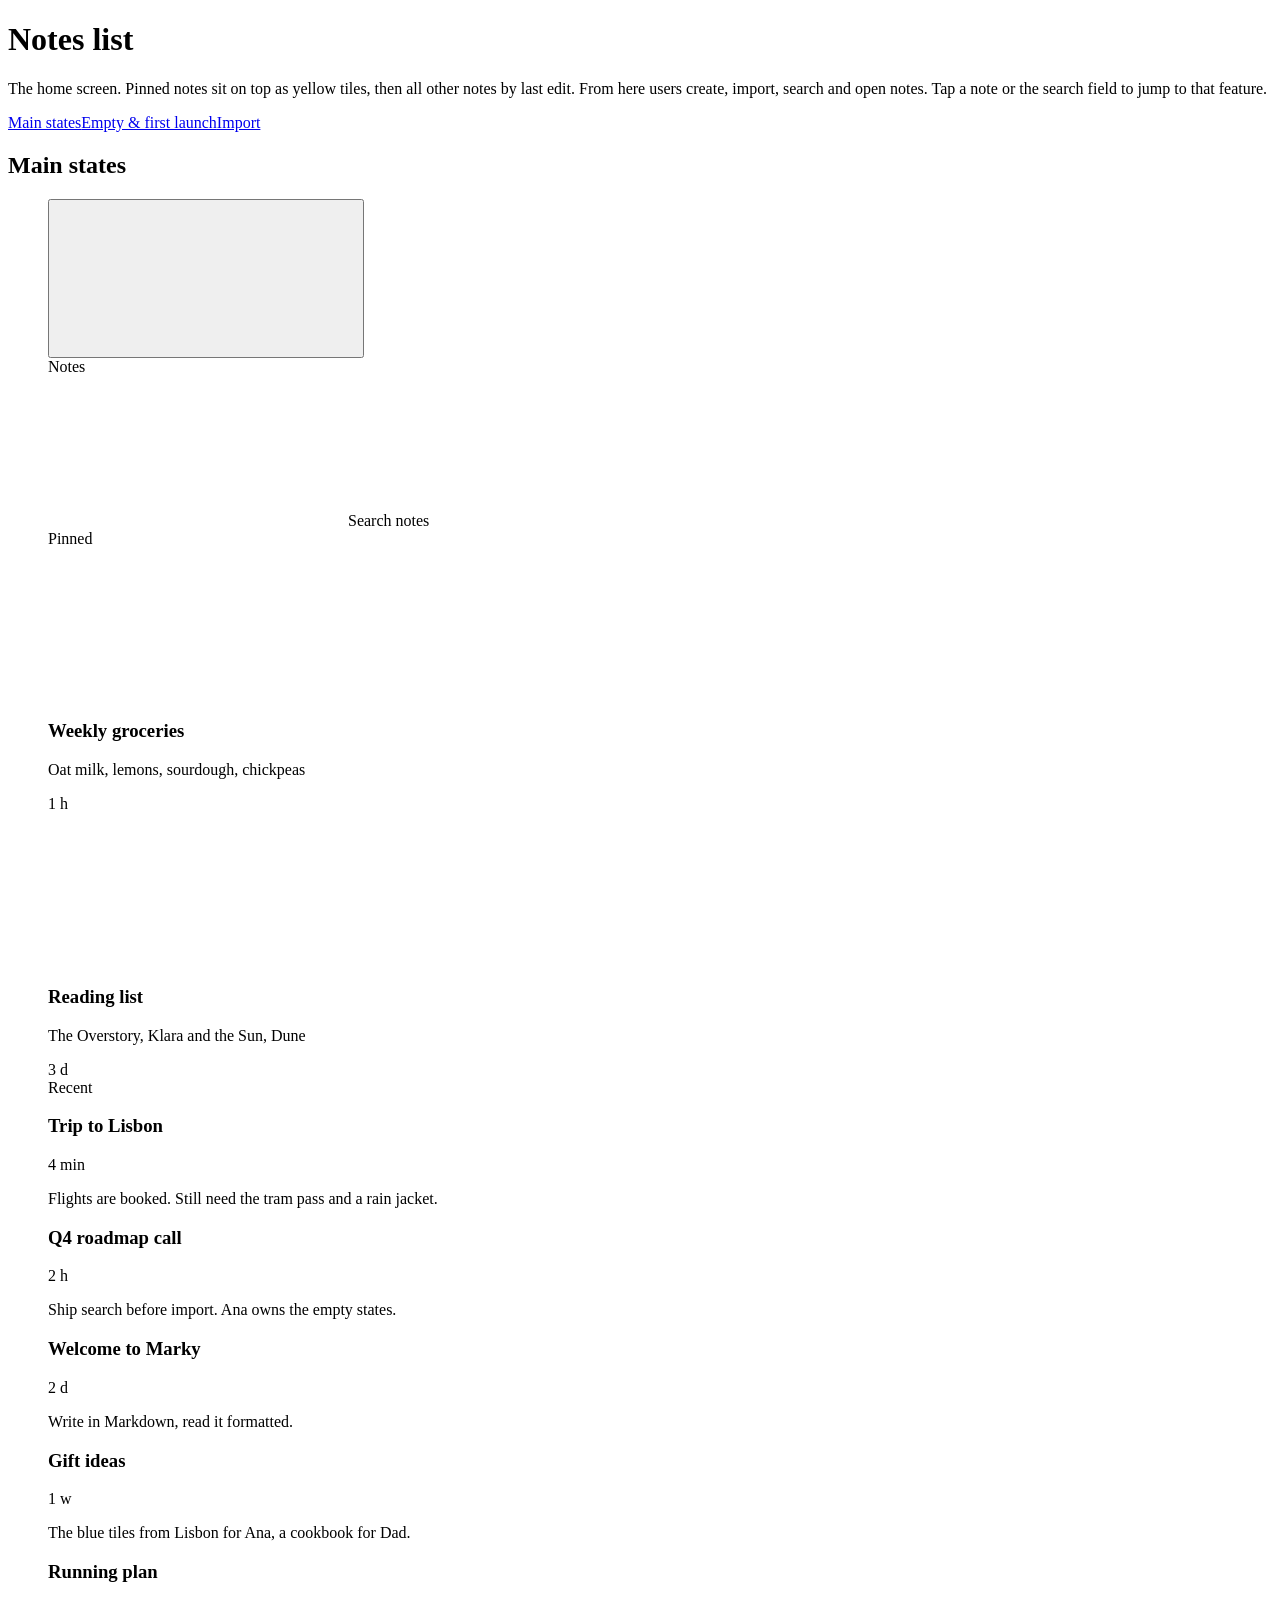
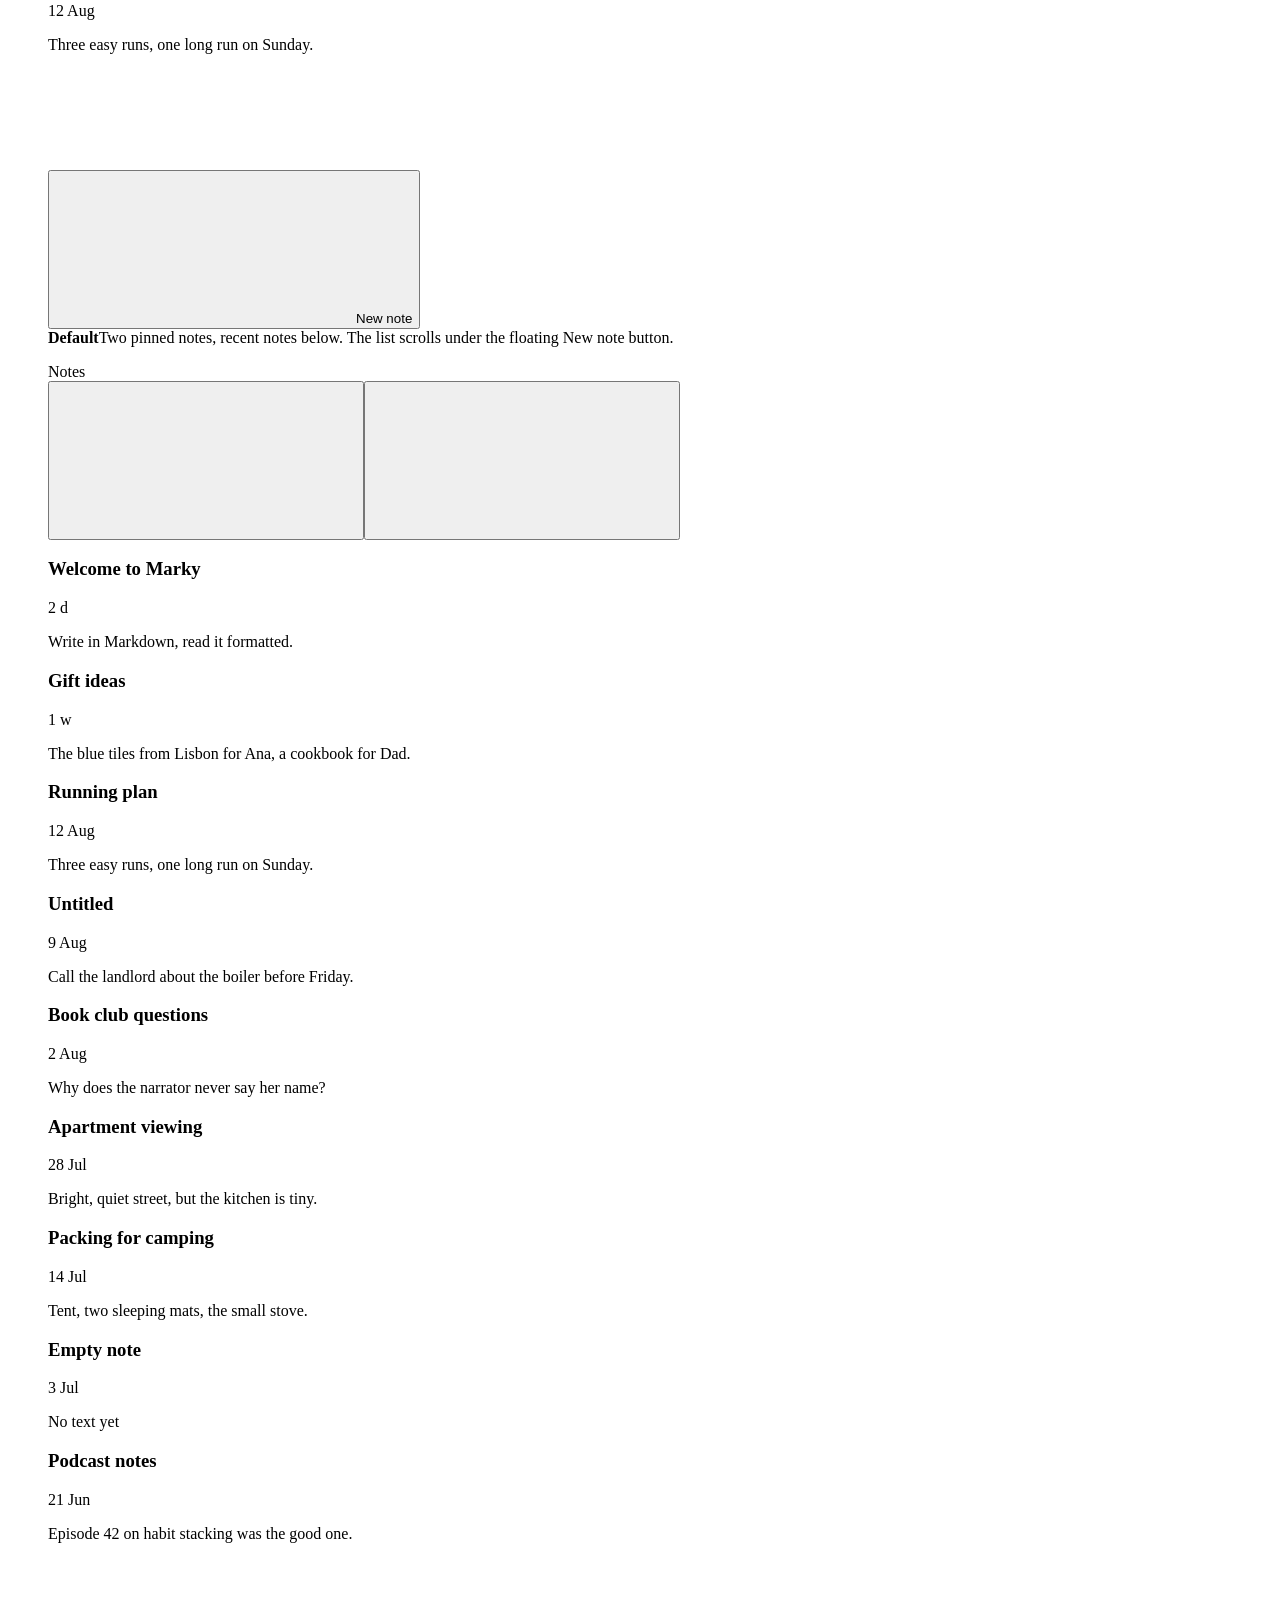
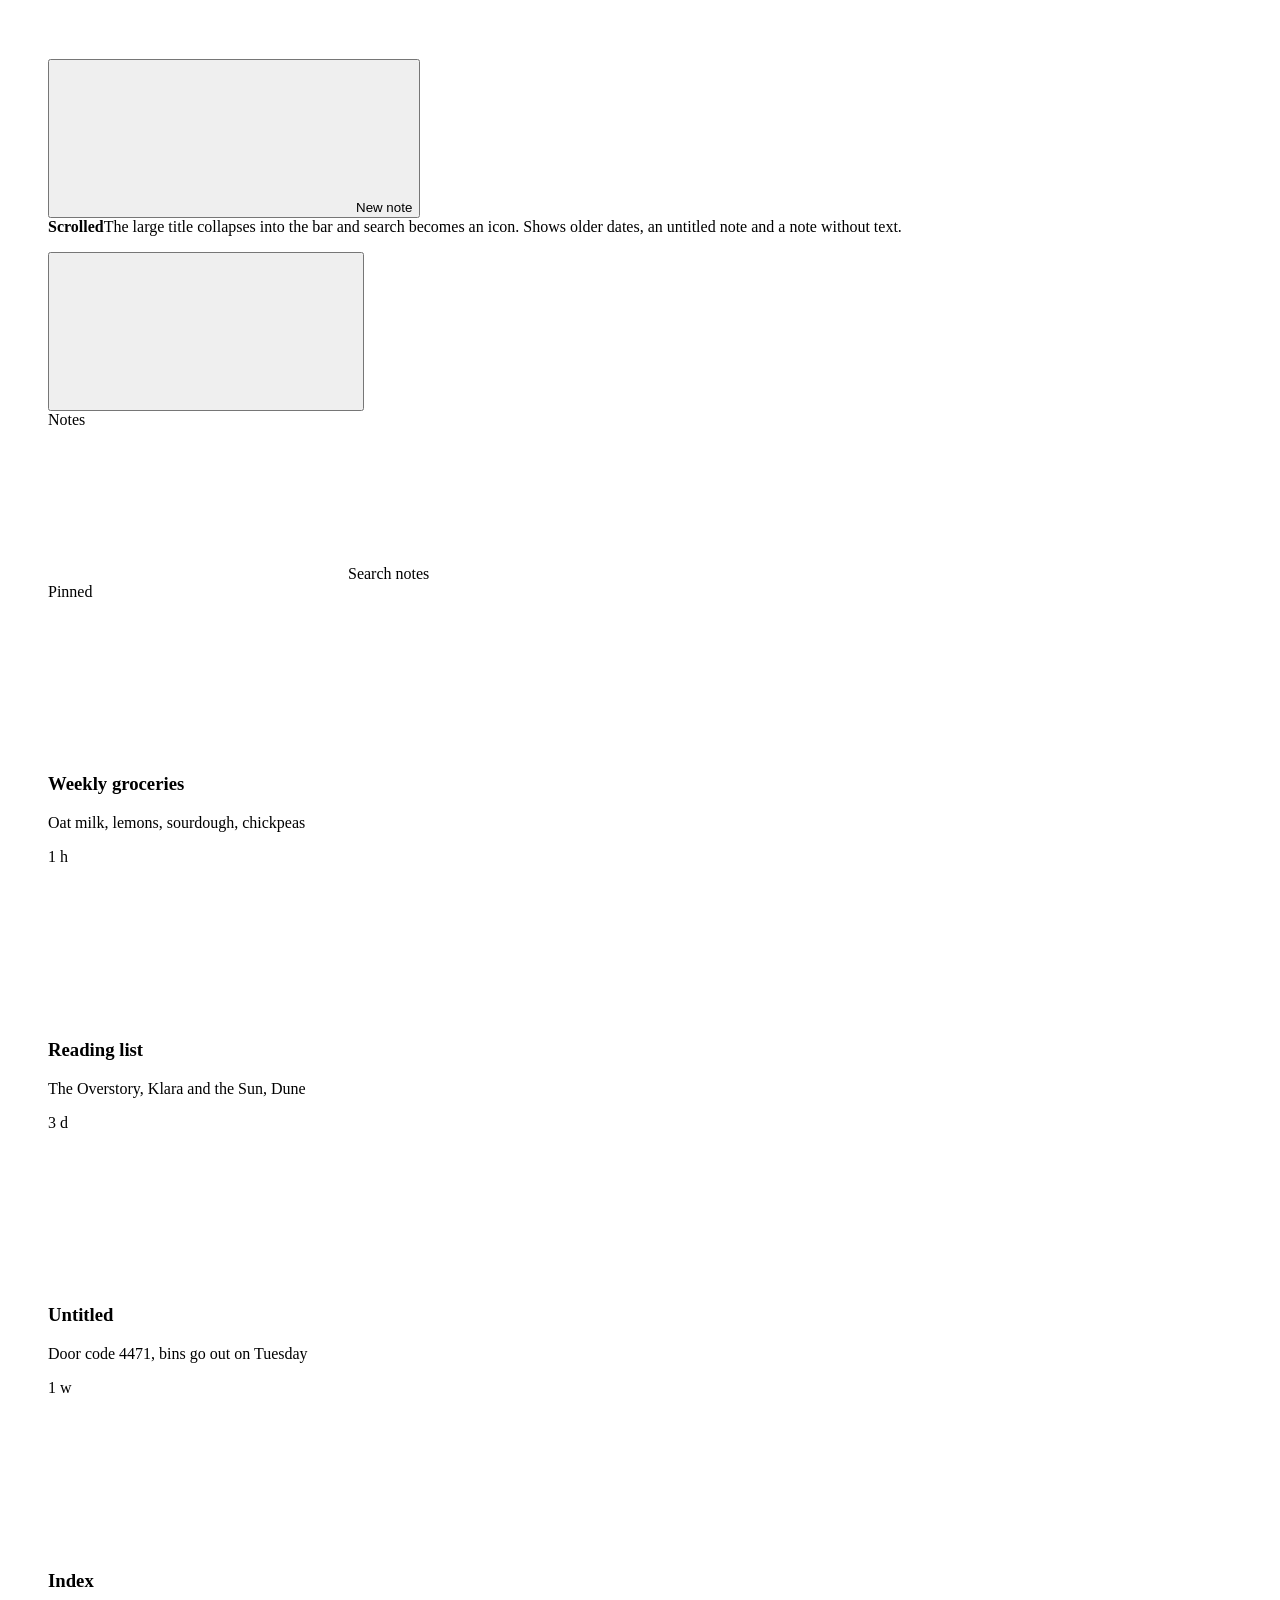
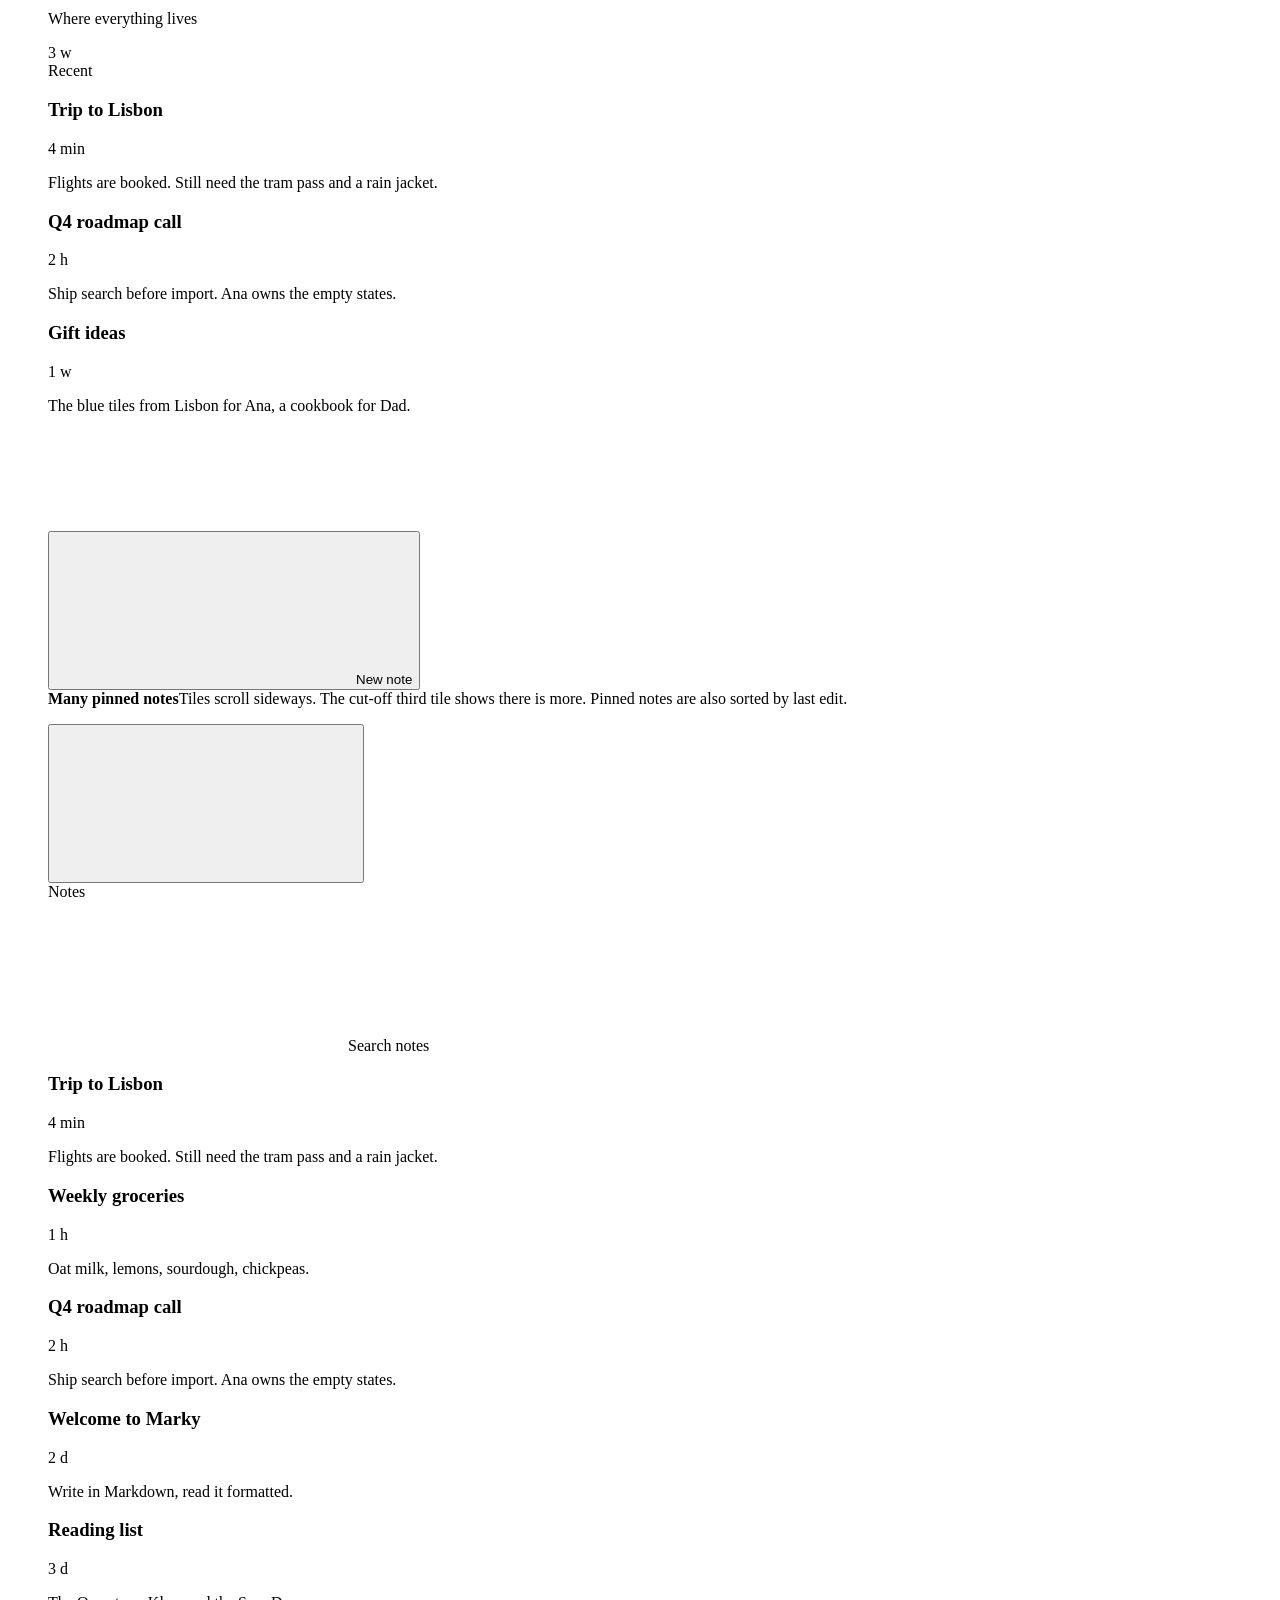
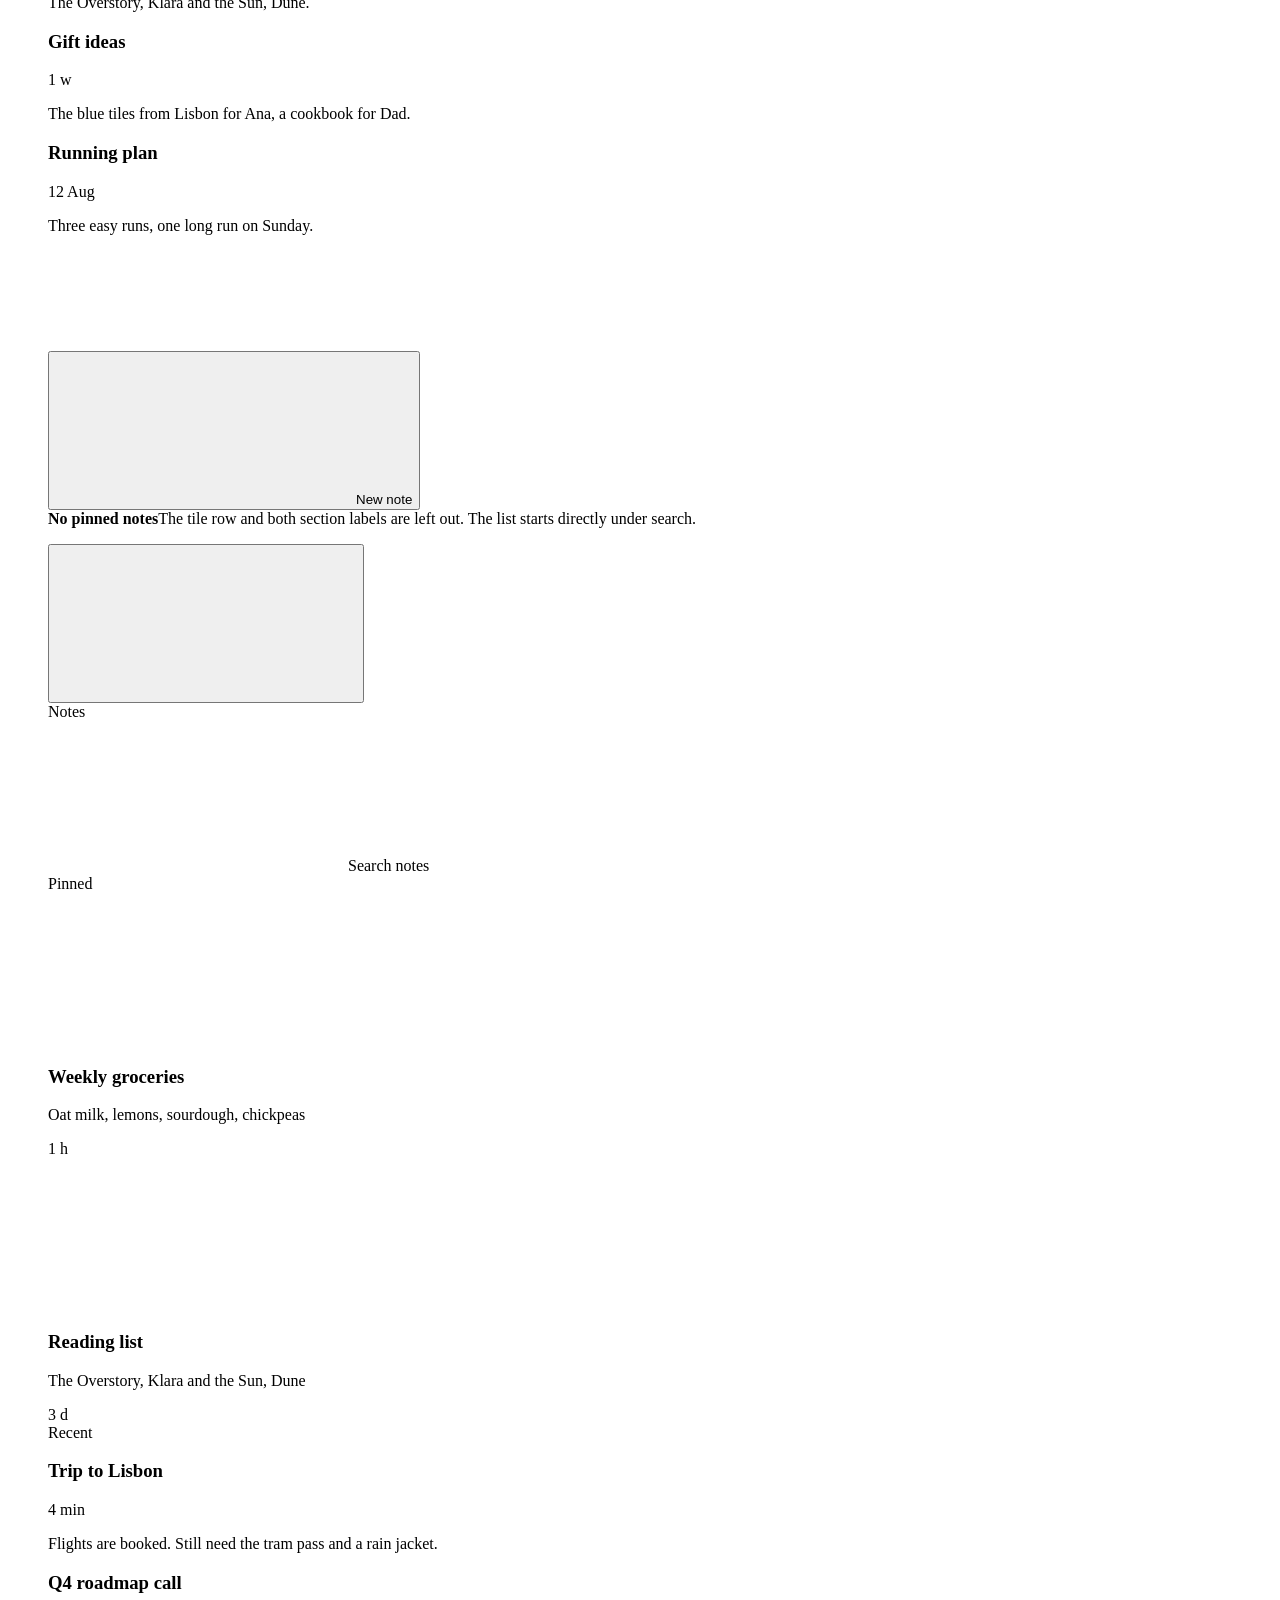
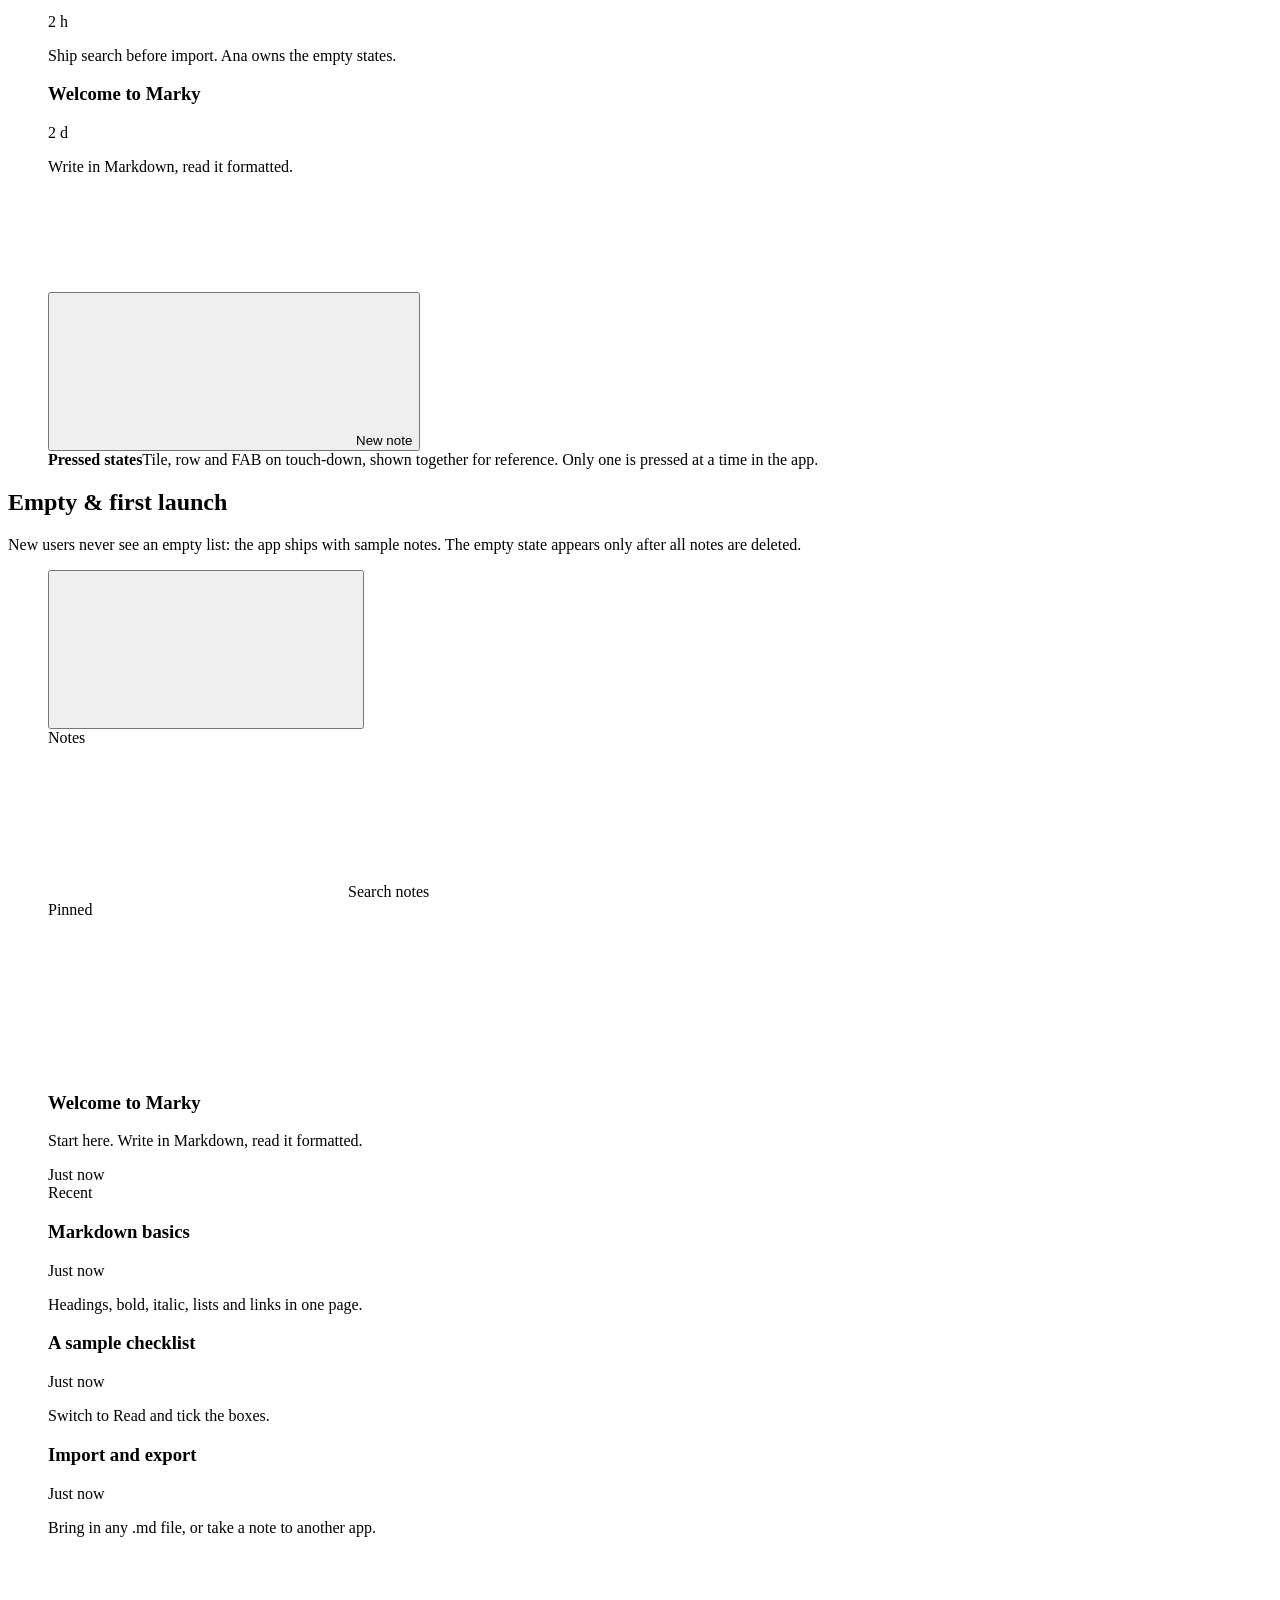
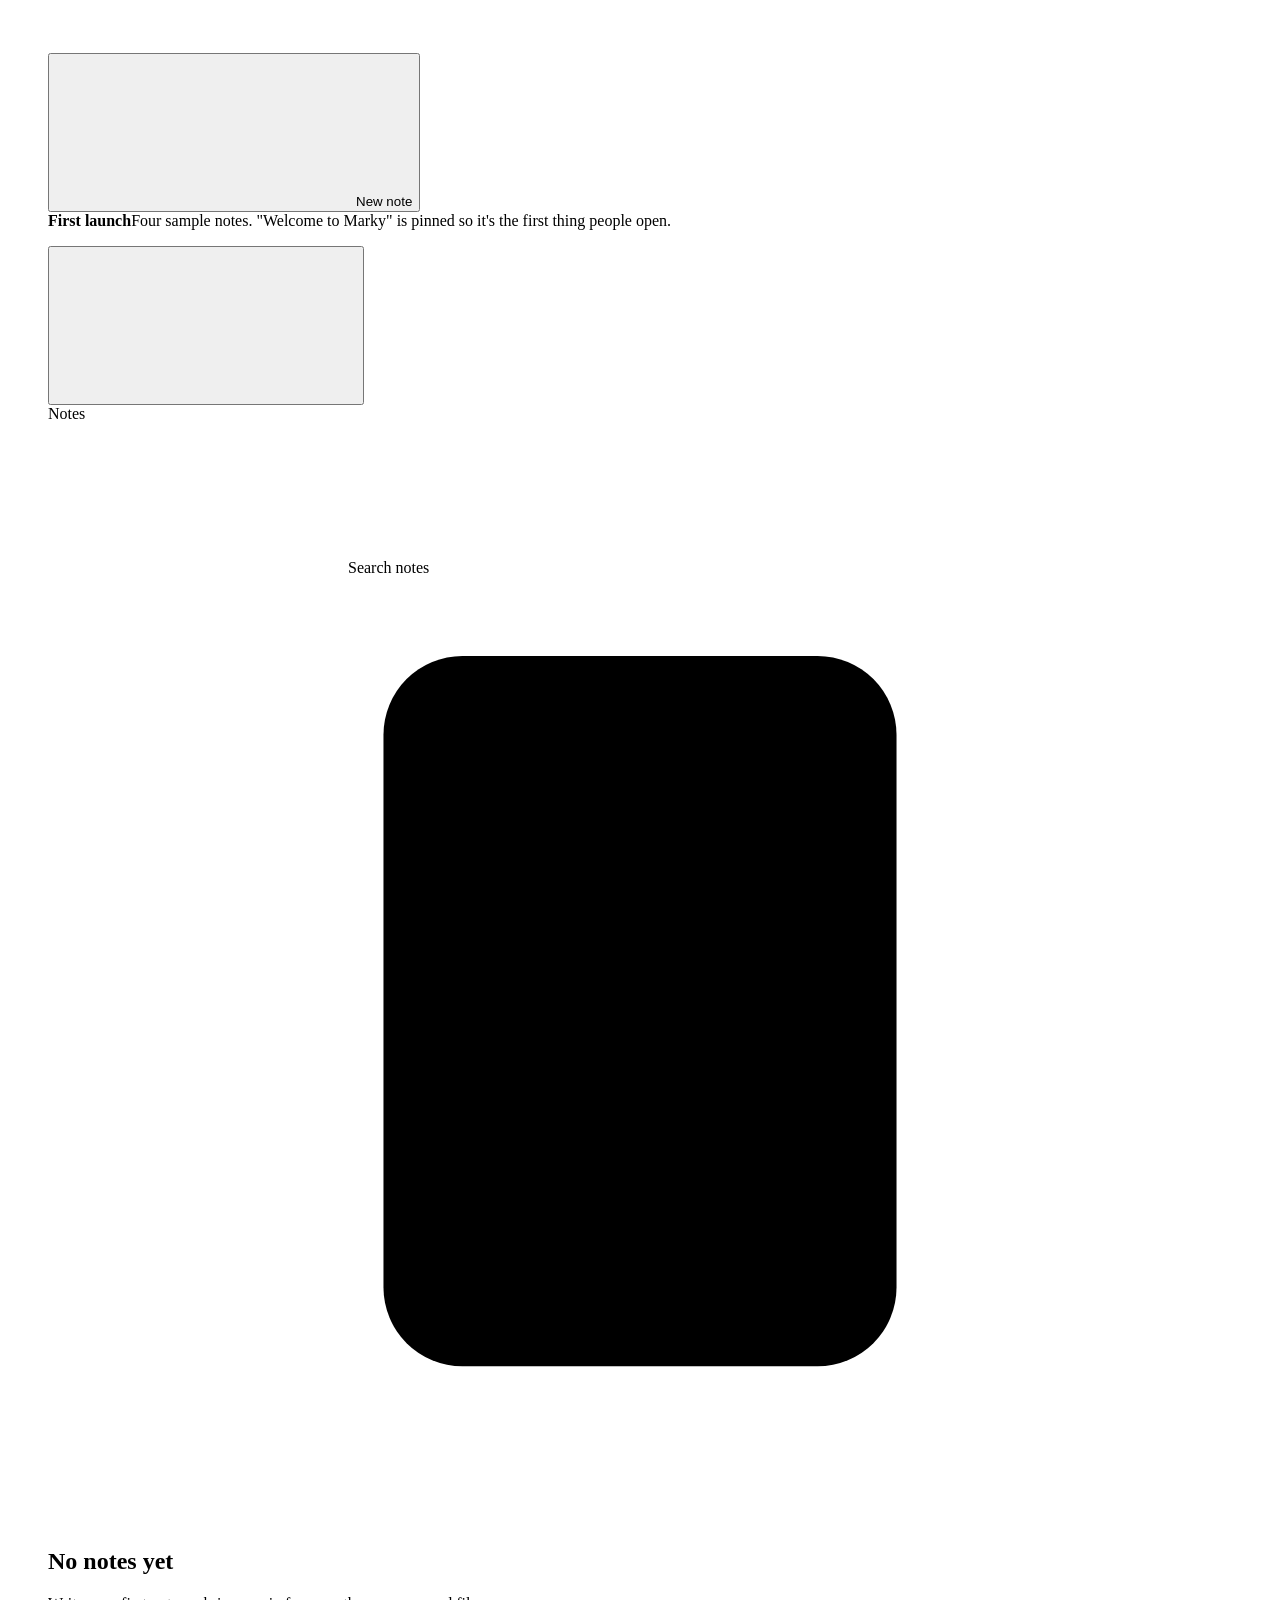
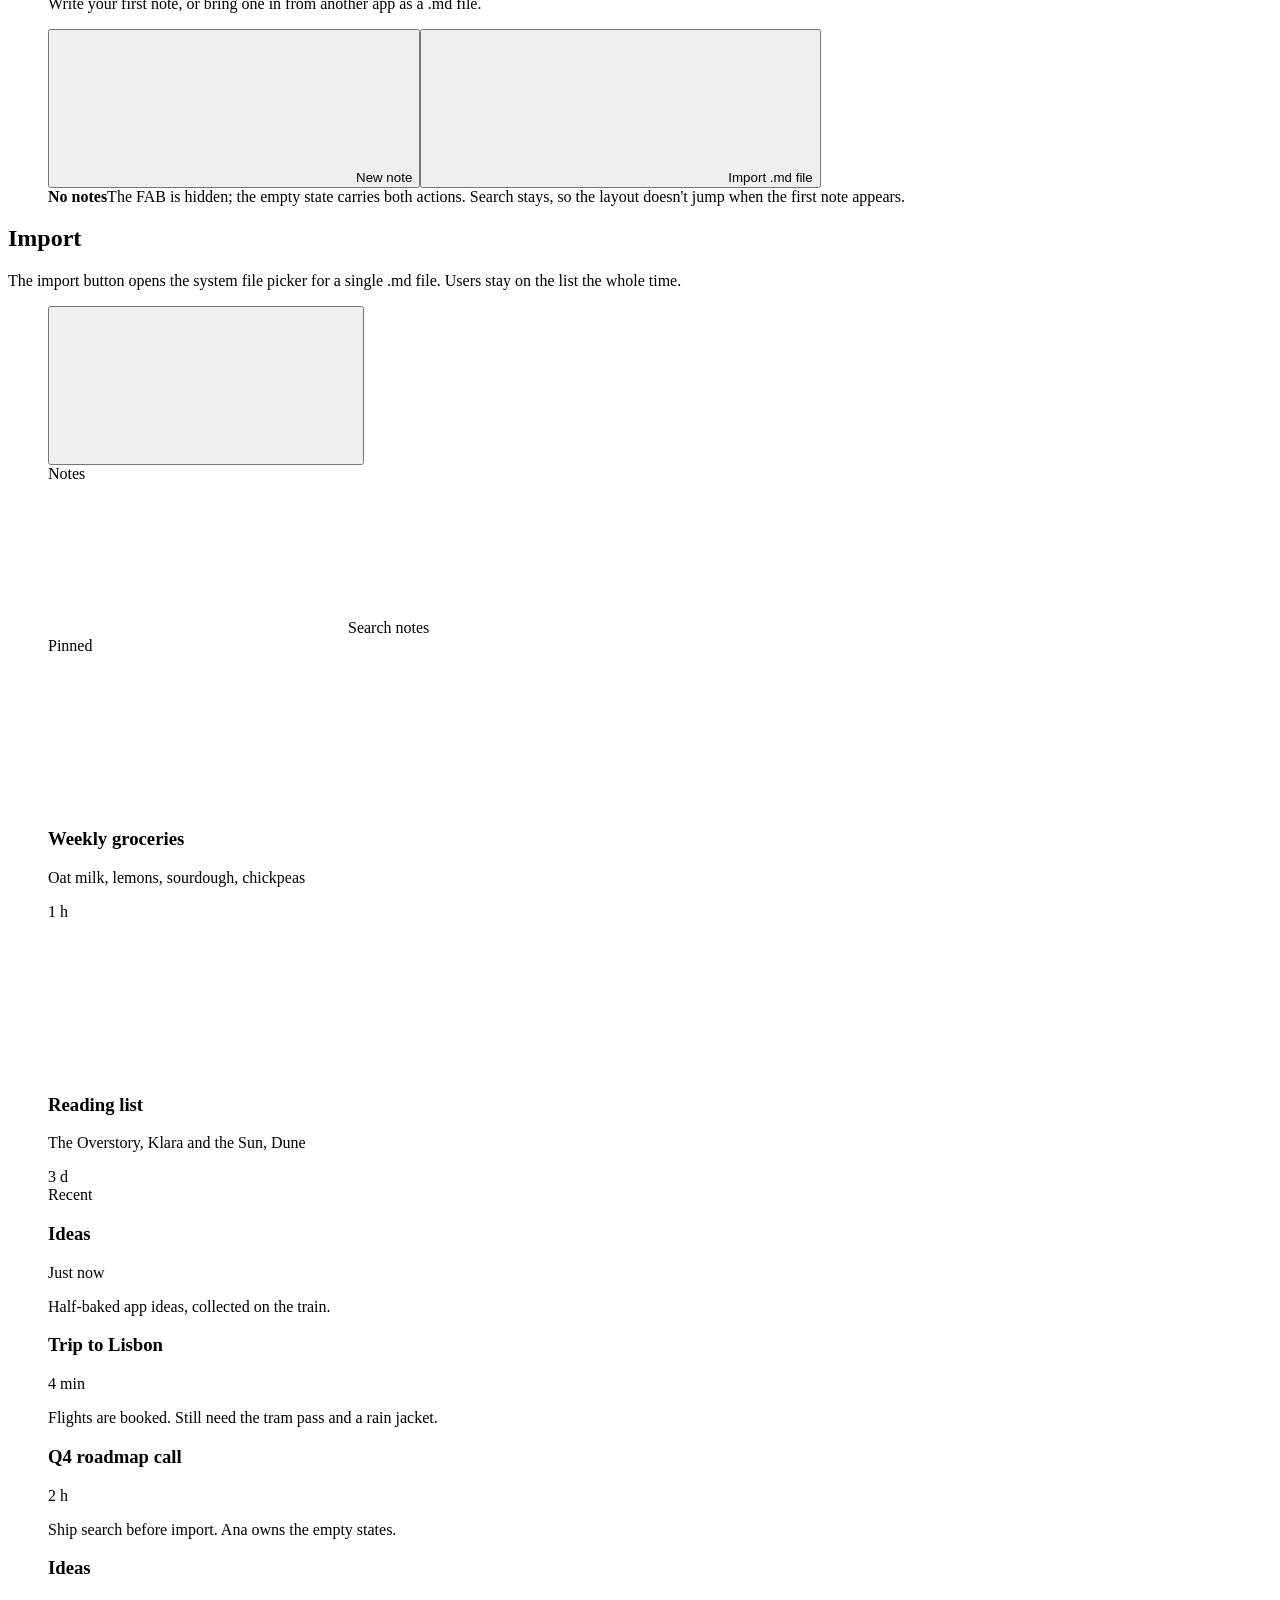
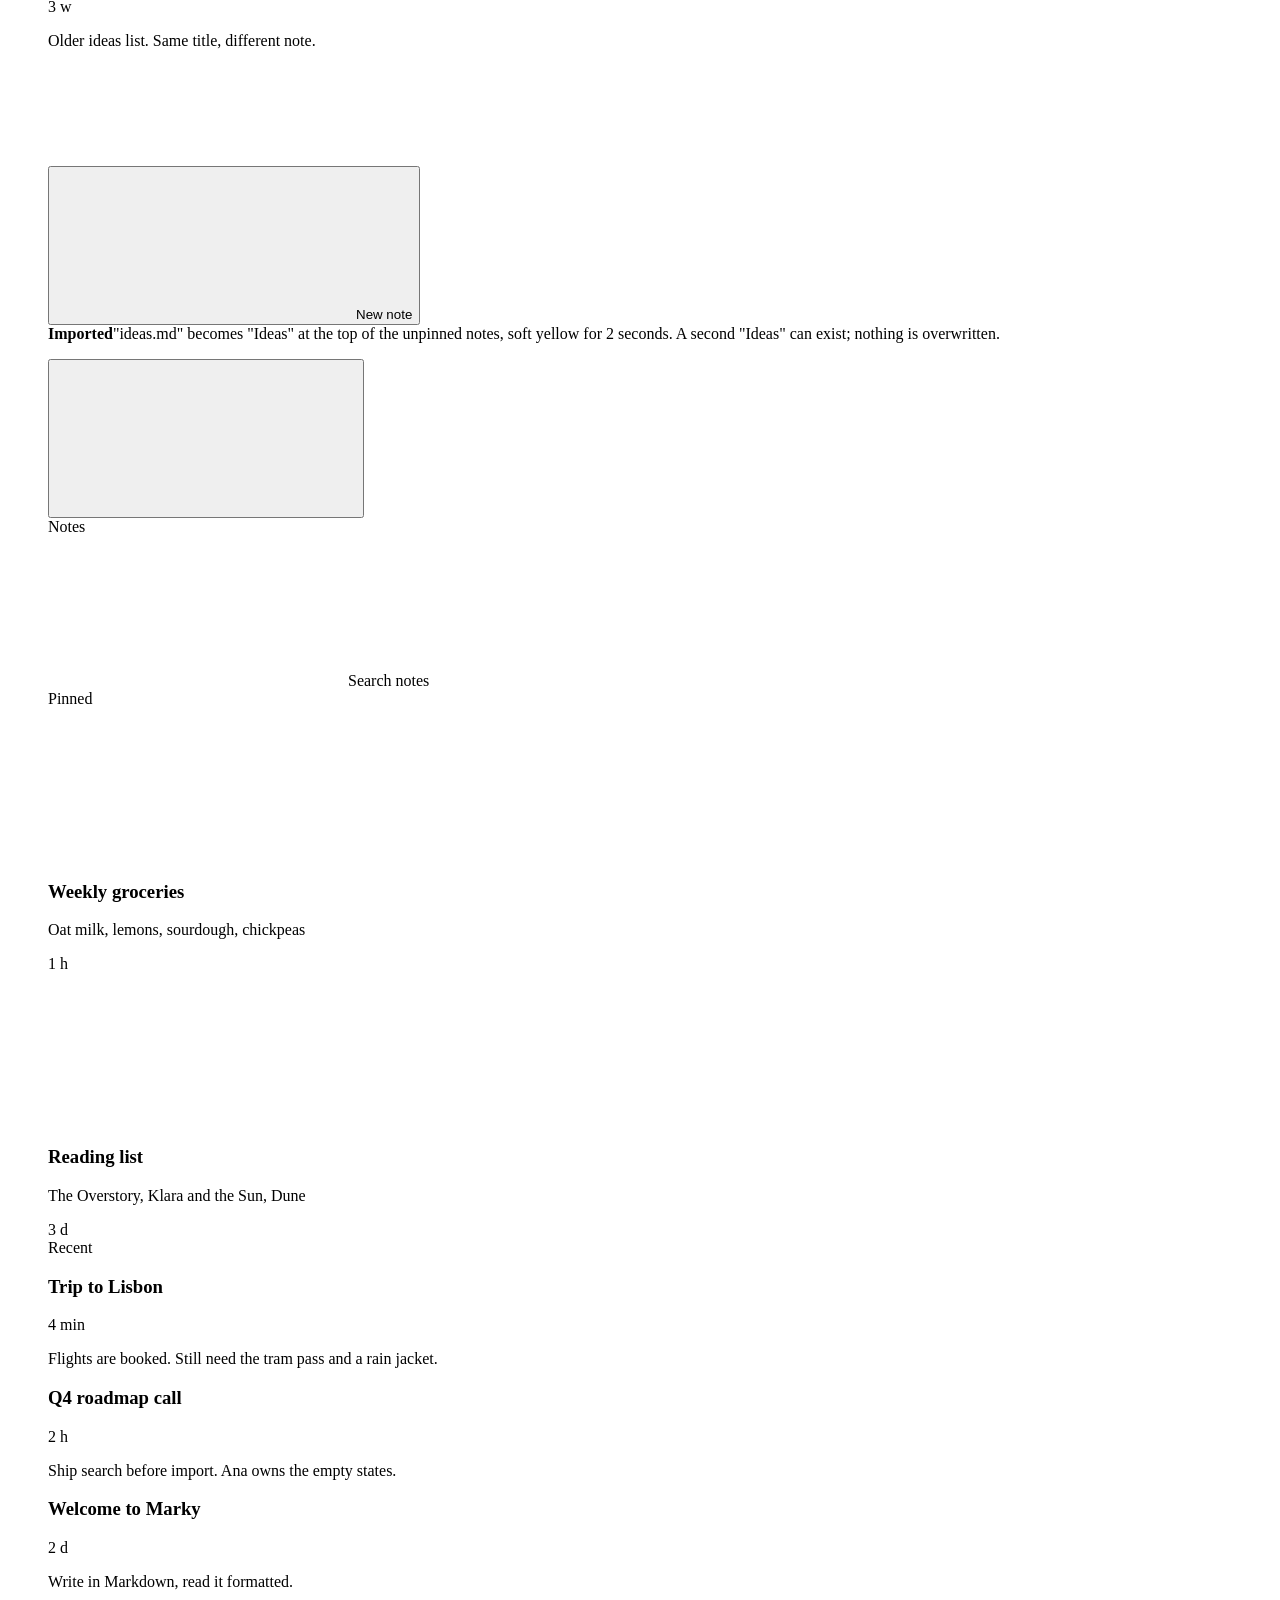
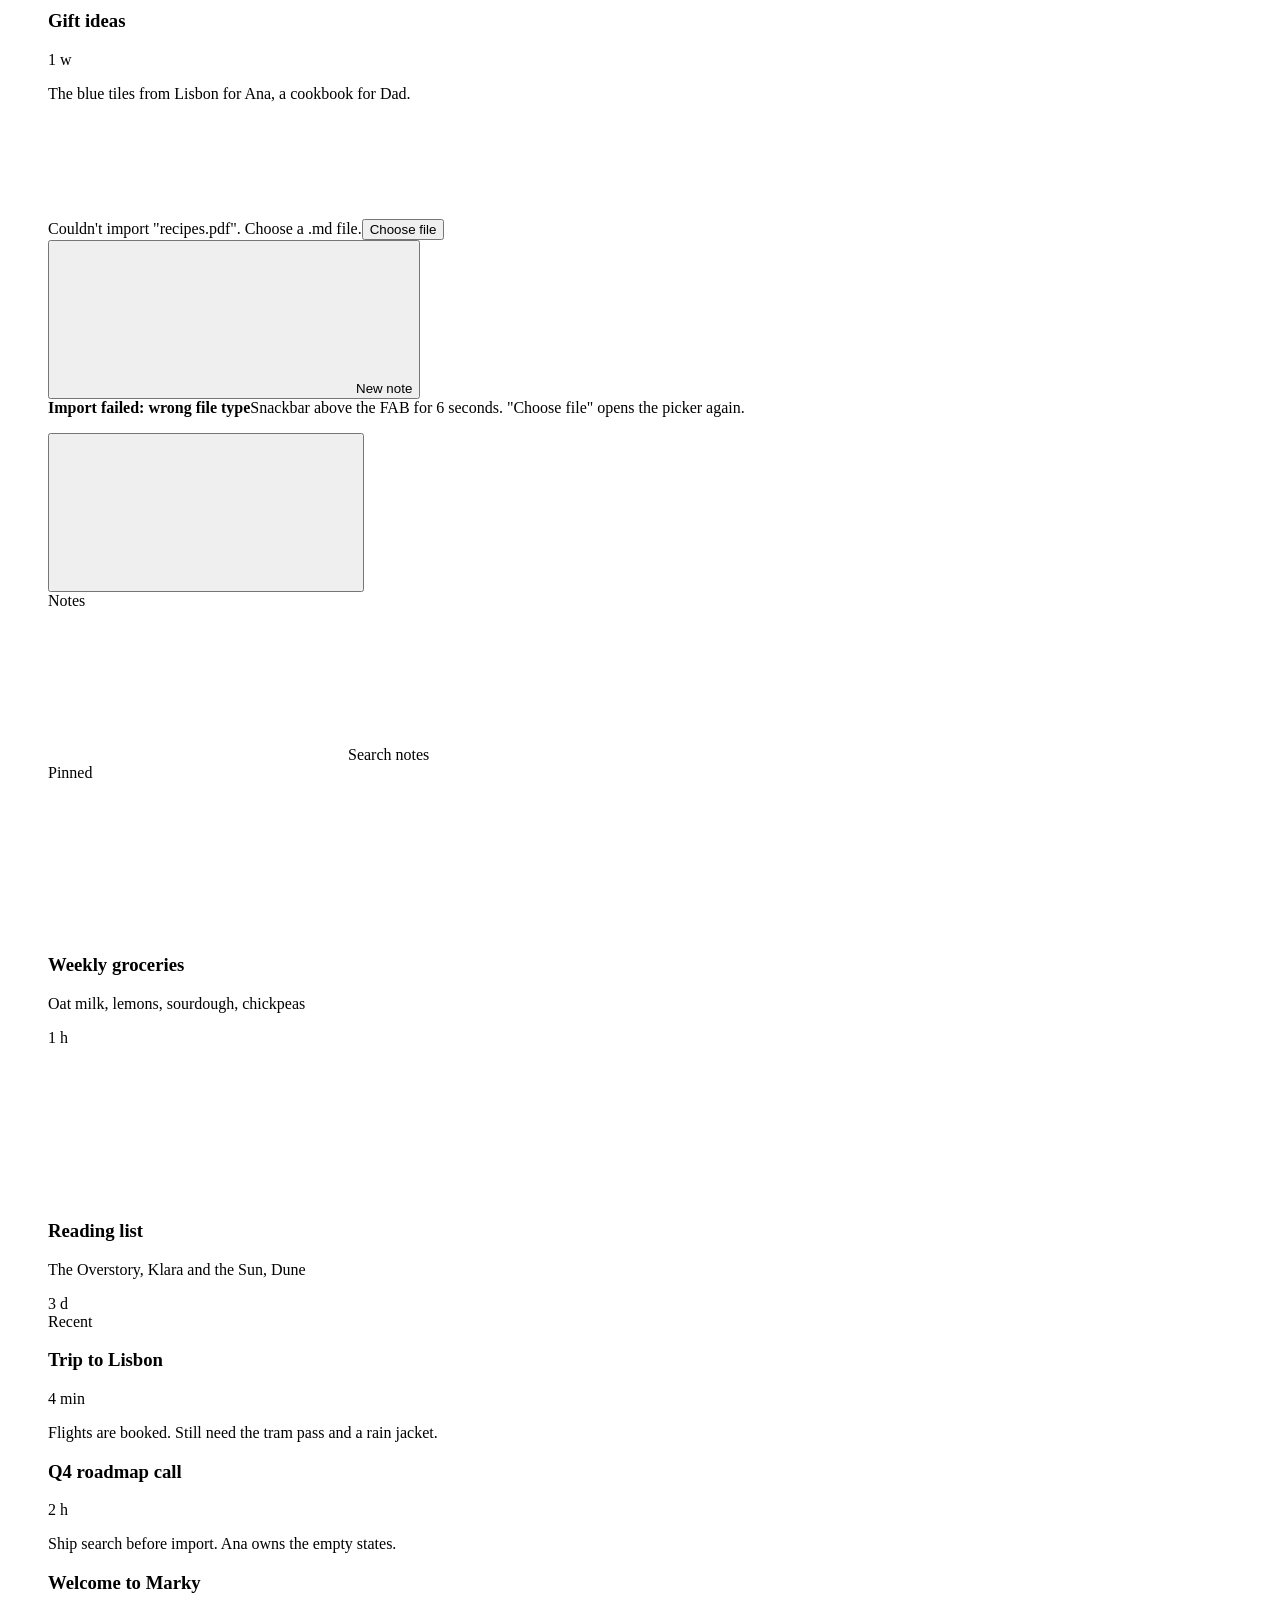
==== designs/highlighter/notes-list.html @ fc21abe4 "docs(design): add notes list screen designs" ====
<!doctype html>
<html lang="en">
<head>
<meta charset="utf-8">
<meta name="viewport" content="width=device-width, initial-scale=1">
<title>Marky notes list</title>
<link rel="preconnect" href="https://fonts.googleapis.com">
<link rel="preconnect" href="https://fonts.gstatic.com" crossorigin>
<link href="https://fonts.googleapis.com/css2?family=Bricolage+Grotesque:opsz,wght@12..96,700;12..96,800&family=Figtree:ital,wght@0,400..800;1,400;1,700&family=JetBrains+Mono:wght@400&display=swap" rel="stylesheet">
<link rel="stylesheet" href="ds.css">
<link rel="stylesheet" href="site.css">
</head>
<body data-page="list">

<main class="wrap">
  <header class="page-intro">
    <h1>Notes list</h1>
    <p>The home screen. Pinned notes sit on top as yellow tiles, then all other notes by last edit. From here users create, import, search and open notes. Tap a note or the search field to jump to that feature.</p>
    <nav class="jump"><a href="#main">Main states</a><a href="#empty">Empty &amp; first launch</a><a href="#import">Import</a></nav>
  </header>

  <!-- ============ MAIN ============ -->
  <section class="doc-section" id="main">
    <h2>Main states</h2>
    <div class="phones">

      <figure>
        <div class="phone"><div class="screen mk">
          <div class="bar"><span class="spacer"></span><button class="icon-btn" aria-label="Import .md file"><svg class="ico"><use href="#i-import"/></svg></button></div>
          <div class="big-title">Notes</div>
          <div class="field search-entry" data-href="search.html"><svg class="ico"><use href="#i-search"/></svg><span class="ph">Search notes</span></div>
          <div class="scroll">
            <div class="section-label">Pinned</div>
            <div class="pins">
              <div class="tile"><svg class="ico pin-mark"><use href="#i-pin"/></svg><h3>Weekly groceries</h3><p>Oat milk, lemons, sourdough, chickpeas</p><time>1 h</time></div>
              <div class="tile"><svg class="ico pin-mark"><use href="#i-pin"/></svg><h3>Reading list</h3><p>The Overstory, Klara and the Sun, Dune</p><time>3 d</time></div>
            </div>
            <div class="section-label">Recent</div>
            <div class="row" data-href="note.html"><h3>Trip to Lisbon</h3><time>4 min</time><p>Flights are booked. Still need the tram pass and a rain jacket.</p></div>
            <div class="row"><h3>Q4 roadmap call</h3><time>2 h</time><p>Ship search before import. Ana owns the empty states.</p></div>
            <div class="row"><h3>Welcome to Marky</h3><time>2 d</time><p>Write in Markdown, read it formatted.</p></div>
            <div class="row"><h3>Gift ideas</h3><time>1 w</time><p>The blue tiles from Lisbon for Ana, a cookbook for Dad.</p></div>
            <div class="row"><h3>Running plan</h3><time>12 Aug</time><p>Three easy runs, one long run on Sunday.</p></div>
            <div style="height:100px"></div>
          </div>
          <button class="btn btn-primary fab fab-float"><svg class="ico"><use href="#i-plus"/></svg>New note</button>
        </div></div>
        <figcaption><strong>Default</strong><span>Two pinned notes, recent notes below. The list scrolls under the floating New note button.</span></figcaption>
      </figure>

      <figure>
        <div class="phone"><div class="screen mk">
          <div class="bar collapsed"><span class="bar-title">Notes</span><div class="bar-actions"><button class="icon-btn plain" aria-label="Search" data-href="search.html"><svg class="ico"><use href="#i-search"/></svg></button><button class="icon-btn plain" aria-label="Import .md file"><svg class="ico"><use href="#i-import"/></svg></button></div></div>
          <div class="scroll">
            <div class="row"><h3>Welcome to Marky</h3><time>2 d</time><p>Write in Markdown, read it formatted.</p></div>
            <div class="row"><h3>Gift ideas</h3><time>1 w</time><p>The blue tiles from Lisbon for Ana, a cookbook for Dad.</p></div>
            <div class="row"><h3>Running plan</h3><time>12 Aug</time><p>Three easy runs, one long run on Sunday.</p></div>
            <div class="row untitled"><h3>Untitled</h3><time>9 Aug</time><p>Call the landlord about the boiler before Friday.</p></div>
            <div class="row"><h3>Book club questions</h3><time>2 Aug</time><p>Why does the narrator never say her name?</p></div>
            <div class="row"><h3>Apartment viewing</h3><time>28 Jul</time><p>Bright, quiet street, but the kitchen is tiny.</p></div>
            <div class="row"><h3>Packing for camping</h3><time>14 Jul</time><p>Tent, two sleeping mats, the small stove.</p></div>
            <div class="row"><h3>Empty note</h3><time>3 Jul</time><p style="color:var(--faint)">No text yet</p></div>
            <div class="row"><h3>Podcast notes</h3><time>21 Jun</time><p>Episode 42 on habit stacking was the good one.</p></div>
            <div style="height:100px"></div>
          </div>
          <button class="btn btn-primary fab fab-float"><svg class="ico"><use href="#i-plus"/></svg>New note</button>
        </div></div>
        <figcaption><strong>Scrolled</strong><span>The large title collapses into the bar and search becomes an icon. Shows older dates, an untitled note and a note without text.</span></figcaption>
      </figure>

      <figure>
        <div class="phone"><div class="screen mk">
          <div class="bar"><span class="spacer"></span><button class="icon-btn" aria-label="Import .md file"><svg class="ico"><use href="#i-import"/></svg></button></div>
          <div class="big-title">Notes</div>
          <div class="field search-entry" data-href="search.html"><svg class="ico"><use href="#i-search"/></svg><span class="ph">Search notes</span></div>
          <div class="scroll">
            <div class="section-label">Pinned</div>
            <div class="pins">
              <div class="tile"><svg class="ico pin-mark"><use href="#i-pin"/></svg><h3>Weekly groceries</h3><p>Oat milk, lemons, sourdough, chickpeas</p><time>1 h</time></div>
              <div class="tile"><svg class="ico pin-mark"><use href="#i-pin"/></svg><h3>Reading list</h3><p>The Overstory, Klara and the Sun, Dune</p><time>3 d</time></div>
              <div class="tile untitled"><svg class="ico pin-mark"><use href="#i-pin"/></svg><h3>Untitled</h3><p>Door code 4471, bins go out on Tuesday</p><time>1 w</time></div>
              <div class="tile"><svg class="ico pin-mark"><use href="#i-pin"/></svg><h3>Index</h3><p>Where everything lives</p><time>3 w</time></div>
            </div>
            <div class="section-label">Recent</div>
            <div class="row" data-href="note.html"><h3>Trip to Lisbon</h3><time>4 min</time><p>Flights are booked. Still need the tram pass and a rain jacket.</p></div>
            <div class="row"><h3>Q4 roadmap call</h3><time>2 h</time><p>Ship search before import. Ana owns the empty states.</p></div>
            <div class="row"><h3>Gift ideas</h3><time>1 w</time><p>The blue tiles from Lisbon for Ana, a cookbook for Dad.</p></div>
            <div style="height:100px"></div>
          </div>
          <button class="btn btn-primary fab fab-float"><svg class="ico"><use href="#i-plus"/></svg>New note</button>
        </div></div>
        <figcaption><strong>Many pinned notes</strong><span>Tiles scroll sideways. The cut-off third tile shows there is more. Pinned notes are also sorted by last edit.</span></figcaption>
      </figure>

      <figure>
        <div class="phone"><div class="screen mk">
          <div class="bar"><span class="spacer"></span><button class="icon-btn" aria-label="Import .md file"><svg class="ico"><use href="#i-import"/></svg></button></div>
          <div class="big-title">Notes</div>
          <div class="field search-entry" data-href="search.html"><svg class="ico"><use href="#i-search"/></svg><span class="ph">Search notes</span></div>
          <div class="scroll">
            <div class="row" data-href="note.html"><h3>Trip to Lisbon</h3><time>4 min</time><p>Flights are booked. Still need the tram pass and a rain jacket.</p></div>
            <div class="row"><h3>Weekly groceries</h3><time>1 h</time><p>Oat milk, lemons, sourdough, chickpeas.</p></div>
            <div class="row"><h3>Q4 roadmap call</h3><time>2 h</time><p>Ship search before import. Ana owns the empty states.</p></div>
            <div class="row"><h3>Welcome to Marky</h3><time>2 d</time><p>Write in Markdown, read it formatted.</p></div>
            <div class="row"><h3>Reading list</h3><time>3 d</time><p>The Overstory, Klara and the Sun, Dune.</p></div>
            <div class="row"><h3>Gift ideas</h3><time>1 w</time><p>The blue tiles from Lisbon for Ana, a cookbook for Dad.</p></div>
            <div class="row"><h3>Running plan</h3><time>12 Aug</time><p>Three easy runs, one long run on Sunday.</p></div>
            <div style="height:100px"></div>
          </div>
          <button class="btn btn-primary fab fab-float"><svg class="ico"><use href="#i-plus"/></svg>New note</button>
        </div></div>
        <figcaption><strong>No pinned notes</strong><span>The tile row and both section labels are left out. The list starts directly under search.</span></figcaption>
      </figure>

      <figure>
        <div class="phone"><div class="screen mk">
          <div class="bar"><span class="spacer"></span><button class="icon-btn" aria-label="Import .md file"><svg class="ico"><use href="#i-import"/></svg></button></div>
          <div class="big-title">Notes</div>
          <div class="field search-entry" data-href="search.html"><svg class="ico"><use href="#i-search"/></svg><span class="ph">Search notes</span></div>
          <div class="scroll">
            <div class="section-label">Pinned</div>
            <div class="pins">
              <div class="tile"><svg class="ico pin-mark"><use href="#i-pin"/></svg><h3>Weekly groceries</h3><p>Oat milk, lemons, sourdough, chickpeas</p><time>1 h</time></div>
              <div class="tile is-pressed"><svg class="ico pin-mark"><use href="#i-pin"/></svg><h3>Reading list</h3><p>The Overstory, Klara and the Sun, Dune</p><time>3 d</time></div>
            </div>
            <div class="section-label">Recent</div>
            <div class="row"><h3>Trip to Lisbon</h3><time>4 min</time><p>Flights are booked. Still need the tram pass and a rain jacket.</p></div>
            <div class="row is-pressed"><h3>Q4 roadmap call</h3><time>2 h</time><p>Ship search before import. Ana owns the empty states.</p></div>
            <div class="row"><h3>Welcome to Marky</h3><time>2 d</time><p>Write in Markdown, read it formatted.</p></div>
            <div style="height:100px"></div>
          </div>
          <button class="btn btn-primary fab fab-float is-pressed"><svg class="ico"><use href="#i-plus"/></svg>New note</button>
        </div></div>
        <figcaption><strong>Pressed states</strong><span>Tile, row and FAB on touch-down, shown together for reference. Only one is pressed at a time in the app.</span></figcaption>
      </figure>
    </div>
  </section>

  <!-- ============ EMPTY ============ -->
  <section class="doc-section" id="empty">
    <h2>Empty &amp; first launch</h2>
    <p>New users never see an empty list: the app ships with sample notes. The empty state appears only after all notes are deleted.</p>
    <div class="phones">

      <figure>
        <div class="phone"><div class="screen mk">
          <div class="bar"><span class="spacer"></span><button class="icon-btn" aria-label="Import .md file"><svg class="ico"><use href="#i-import"/></svg></button></div>
          <div class="big-title">Notes</div>
          <div class="field search-entry" data-href="search.html"><svg class="ico"><use href="#i-search"/></svg><span class="ph">Search notes</span></div>
          <div class="scroll">
            <div class="section-label">Pinned</div>
            <div class="pins">
              <div class="tile"><svg class="ico pin-mark"><use href="#i-pin"/></svg><h3>Welcome to Marky</h3><p>Start here. Write in Markdown, read it formatted.</p><time>Just now</time></div>
            </div>
            <div class="section-label">Recent</div>
            <div class="row"><h3>Markdown basics</h3><time>Just now</time><p>Headings, bold, italic, lists and links in one page.</p></div>
            <div class="row"><h3>A sample checklist</h3><time>Just now</time><p>Switch to Read and tick the boxes.</p></div>
            <div class="row"><h3>Import and export</h3><time>Just now</time><p>Bring in any .md file, or take a note to another app.</p></div>
            <div style="height:100px"></div>
          </div>
          <button class="btn btn-primary fab fab-float"><svg class="ico"><use href="#i-plus"/></svg>New note</button>
        </div></div>
        <figcaption><strong>First launch</strong><span>Four sample notes. "Welcome to Marky" is pinned so it's the first thing people open.</span></figcaption>
      </figure>

      <figure>
        <div class="phone"><div class="screen mk">
          <div class="bar"><span class="spacer"></span><button class="icon-btn" aria-label="Import .md file"><svg class="ico"><use href="#i-import"/></svg></button></div>
          <div class="big-title">Notes</div>
          <div class="field search-entry" data-href="search.html"><svg class="ico"><use href="#i-search"/></svg><span class="ph">Search notes</span></div>
          <div class="grow">
            <div class="empty">
              <svg class="illus" viewBox="0 0 120 96"><rect class="paper ink" x="34" y="8" width="52" height="72" rx="8"/><path class="swash" d="M42 50l36-3"/><path class="ink" d="M44 26h32M44 38h22M44 50h28M44 62h16"/></svg>
              <h2>No notes yet</h2>
              <p>Write your first note, or bring one in from another app as a .md file.</p>
              <div class="actions"><button class="btn btn-primary"><svg class="ico"><use href="#i-plus"/></svg>New note</button><button class="btn btn-text"><svg class="ico ico-20"><use href="#i-import"/></svg>Import .md file</button></div>
            </div>
          </div>
        </div></div>
        <figcaption><strong>No notes</strong><span>The FAB is hidden; the empty state carries both actions. Search stays, so the layout doesn't jump when the first note appears.</span></figcaption>
      </figure>
    </div>
  </section>

  <!-- ============ IMPORT ============ -->
  <section class="doc-section" id="import">
    <h2>Import</h2>
    <p>The import button opens the system file picker for a single .md file. Users stay on the list the whole time.</p>
    <div class="phones">

      <figure>
        <div class="phone"><div class="screen mk">
          <div class="bar"><span class="spacer"></span><button class="icon-btn" aria-label="Import .md file"><svg class="ico"><use href="#i-import"/></svg></button></div>
          <div class="big-title">Notes</div>
          <div class="field search-entry" data-href="search.html"><svg class="ico"><use href="#i-search"/></svg><span class="ph">Search notes</span></div>
          <div class="scroll">
            <div class="section-label">Pinned</div>
            <div class="pins">
              <div class="tile"><svg class="ico pin-mark"><use href="#i-pin"/></svg><h3>Weekly groceries</h3><p>Oat milk, lemons, sourdough, chickpeas</p><time>1 h</time></div>
              <div class="tile"><svg class="ico pin-mark"><use href="#i-pin"/></svg><h3>Reading list</h3><p>The Overstory, Klara and the Sun, Dune</p><time>3 d</time></div>
            </div>
            <div class="section-label">Recent</div>
            <div class="row is-new"><h3>Ideas</h3><time>Just now</time><p>Half-baked app ideas, collected on the train.</p></div>
            <div class="row" data-href="note.html"><h3>Trip to Lisbon</h3><time>4 min</time><p>Flights are booked. Still need the tram pass and a rain jacket.</p></div>
            <div class="row"><h3>Q4 roadmap call</h3><time>2 h</time><p>Ship search before import. Ana owns the empty states.</p></div>
            <div class="row"><h3>Ideas</h3><time>3 w</time><p>Older ideas list. Same title, different note.</p></div>
            <div style="height:100px"></div>
          </div>
          <button class="btn btn-primary fab fab-float"><svg class="ico"><use href="#i-plus"/></svg>New note</button>
        </div></div>
        <figcaption><strong>Imported</strong><span>"ideas.md" becomes "Ideas" at the top of the unpinned notes, soft yellow for 2 seconds. A second "Ideas" can exist; nothing is overwritten.</span></figcaption>
      </figure>

      <figure>
        <div class="phone"><div class="screen mk">
          <div class="bar"><span class="spacer"></span><button class="icon-btn" aria-label="Import .md file"><svg class="ico"><use href="#i-import"/></svg></button></div>
          <div class="big-title">Notes</div>
          <div class="field search-entry" data-href="search.html"><svg class="ico"><use href="#i-search"/></svg><span class="ph">Search notes</span></div>
          <div class="scroll">
            <div class="section-label">Pinned</div>
            <div class="pins">
              <div class="tile"><svg class="ico pin-mark"><use href="#i-pin"/></svg><h3>Weekly groceries</h3><p>Oat milk, lemons, sourdough, chickpeas</p><time>1 h</time></div>
              <div class="tile"><svg class="ico pin-mark"><use href="#i-pin"/></svg><h3>Reading list</h3><p>The Overstory, Klara and the Sun, Dune</p><time>3 d</time></div>
            </div>
            <div class="section-label">Recent</div>
            <div class="row" data-href="note.html"><h3>Trip to Lisbon</h3><time>4 min</time><p>Flights are booked. Still need the tram pass and a rain jacket.</p></div>
            <div class="row"><h3>Q4 roadmap call</h3><time>2 h</time><p>Ship search before import. Ana owns the empty states.</p></div>
            <div class="row"><h3>Welcome to Marky</h3><time>2 d</time><p>Write in Markdown, read it formatted.</p></div>
            <div class="row"><h3>Gift ideas</h3><time>1 w</time><p>The blue tiles from Lisbon for Ana, a cookbook for Dad.</p></div>
            <div style="height:100px"></div>
          </div>
          <div class="snackbar snackbar-float above-fab"><span class="msg">Couldn't import "recipes.pdf". Choose a .md file.</span><button class="action">Choose file</button></div>
          <button class="btn btn-primary fab fab-float"><svg class="ico"><use href="#i-plus"/></svg>New note</button>
        </div></div>
        <figcaption><strong>Import failed: wrong file type</strong><span>Snackbar above the FAB for 6 seconds. "Choose file" opens the picker again.</span></figcaption>
      </figure>

      <figure>
        <div class="phone"><div class="screen mk">
          <div class="bar"><span class="spacer"></span><button class="icon-btn" aria-label="Import .md file"><svg class="ico"><use href="#i-import"/></svg></button></div>
          <div class="big-title">Notes</div>
          <div class="field search-entry" data-href="search.html"><svg class="ico"><use href="#i-search"/></svg><span class="ph">Search notes</span></div>
          <div class="scroll">
            <div class="section-label">Pinned</div>
            <div class="pins">
              <div class="tile"><svg class="ico pin-mark"><use href="#i-pin"/></svg><h3>Weekly groceries</h3><p>Oat milk, lemons, sourdough, chickpeas</p><time>1 h</time></div>
              <div class="tile"><svg class="ico pin-mark"><use href="#i-pin"/></svg><h3>Reading list</h3><p>The Overstory, Klara and the Sun, Dune</p><time>3 d</time></div>
            </div>
            <div class="section-label">Recent</div>
            <div class="row" data-href="note.html"><h3>Trip to Lisbon</h3><time>4 min</time><p>Flights are booked. Still need the tram pass and a rain jacket.</p></div>
            <div class="row"><h3>Q4 roadmap call</h3><time>2 h</time><p>Ship search before import. Ana owns the empty states.</p></div>
            <div class="row"><h3>Welcome to Marky</h3><time>2 d</time><p>Write in Markdown, read it formatted.</p></div>
            <div class="row"><h3>Gift ideas</h3><time>1 w</time><p>The blue tiles from Lisbon for Ana, a cookbook for Dad.</p></div>
            <div style="height:100px"></div>
          </div>
          <div class="snackbar snackbar-float above-fab"><span class="msg">Couldn't read "ideas.md". The file may be damaged.</span></div>
          <button class="btn btn-primary fab fab-float"><svg class="ico"><use href="#i-plus"/></svg>New note</button>
        </div></div>
        <figcaption><strong>Import failed: unreadable file</strong><span>For files that can't be read or aren't text. No action, disappears after 4 seconds.</span></figcaption>
      </figure>
    </div>
  </section>
</main>

<script src="site.js"></script>
</body>
</html>
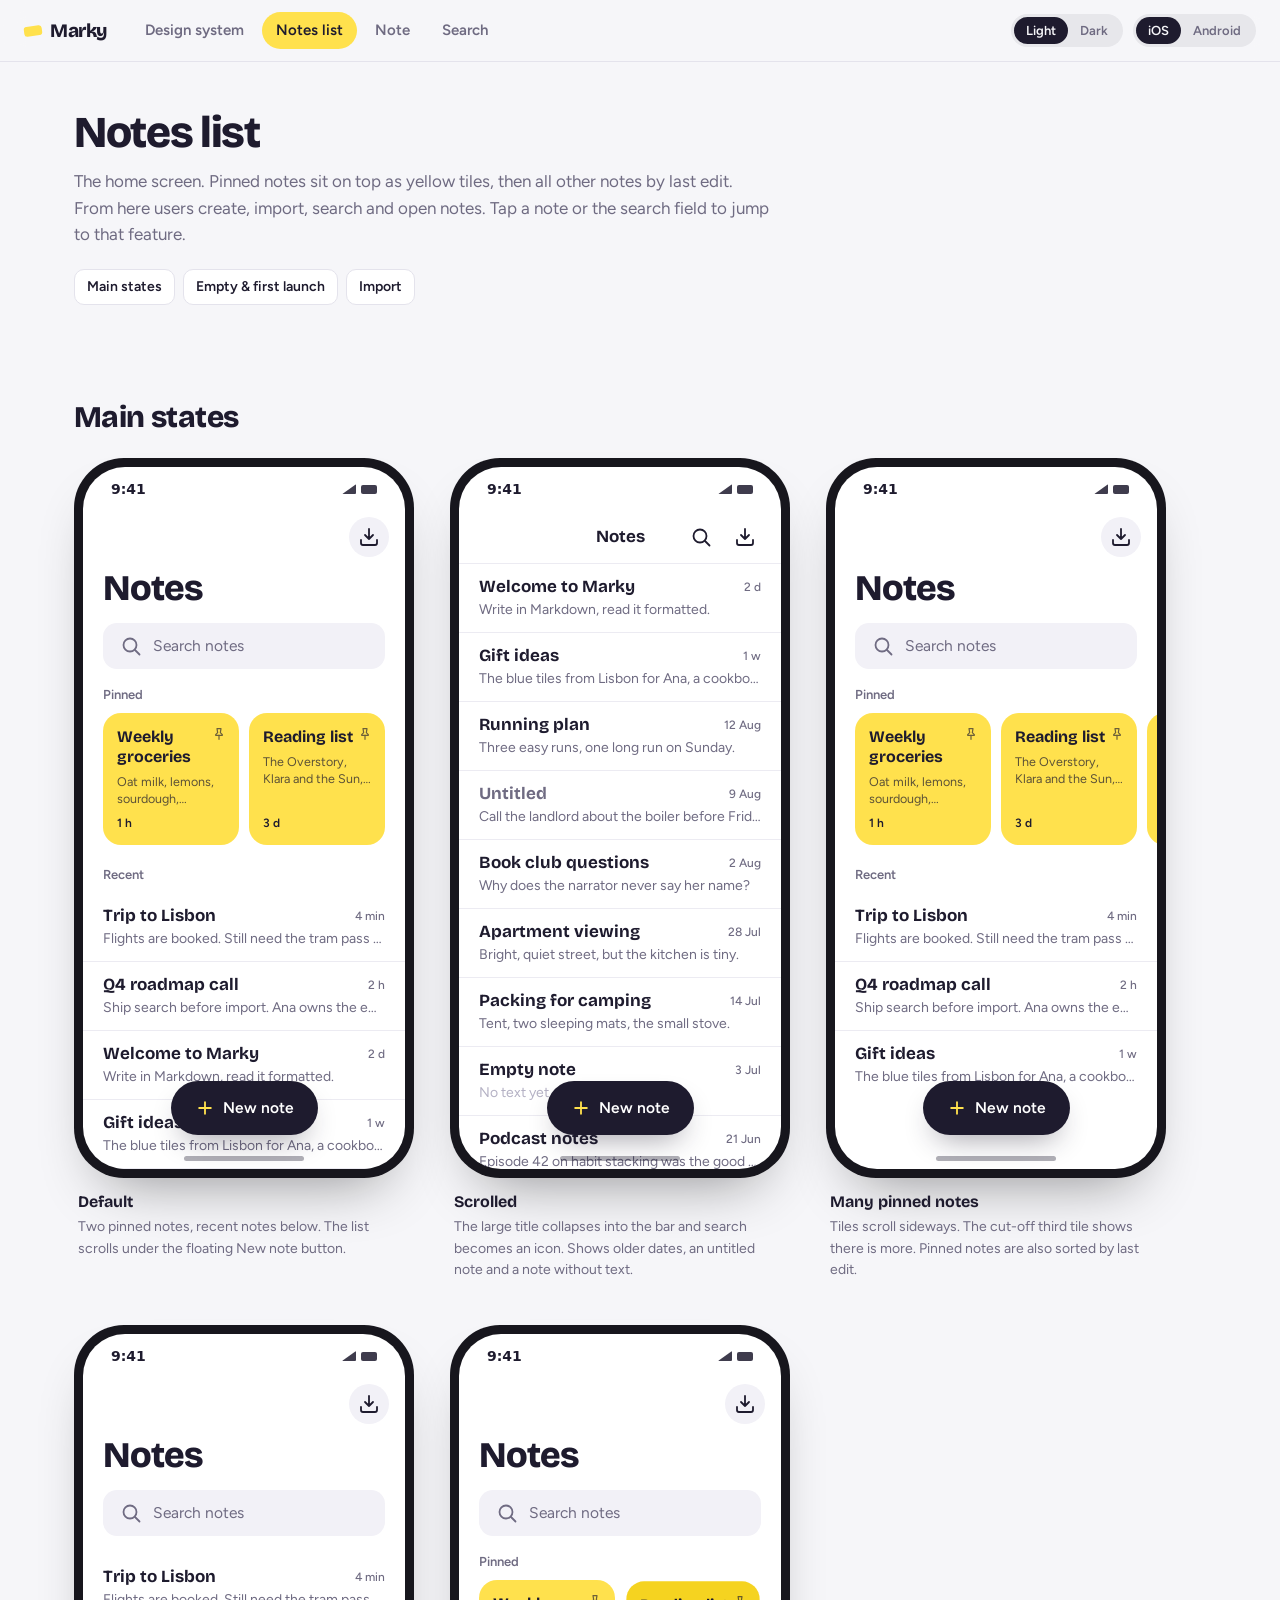
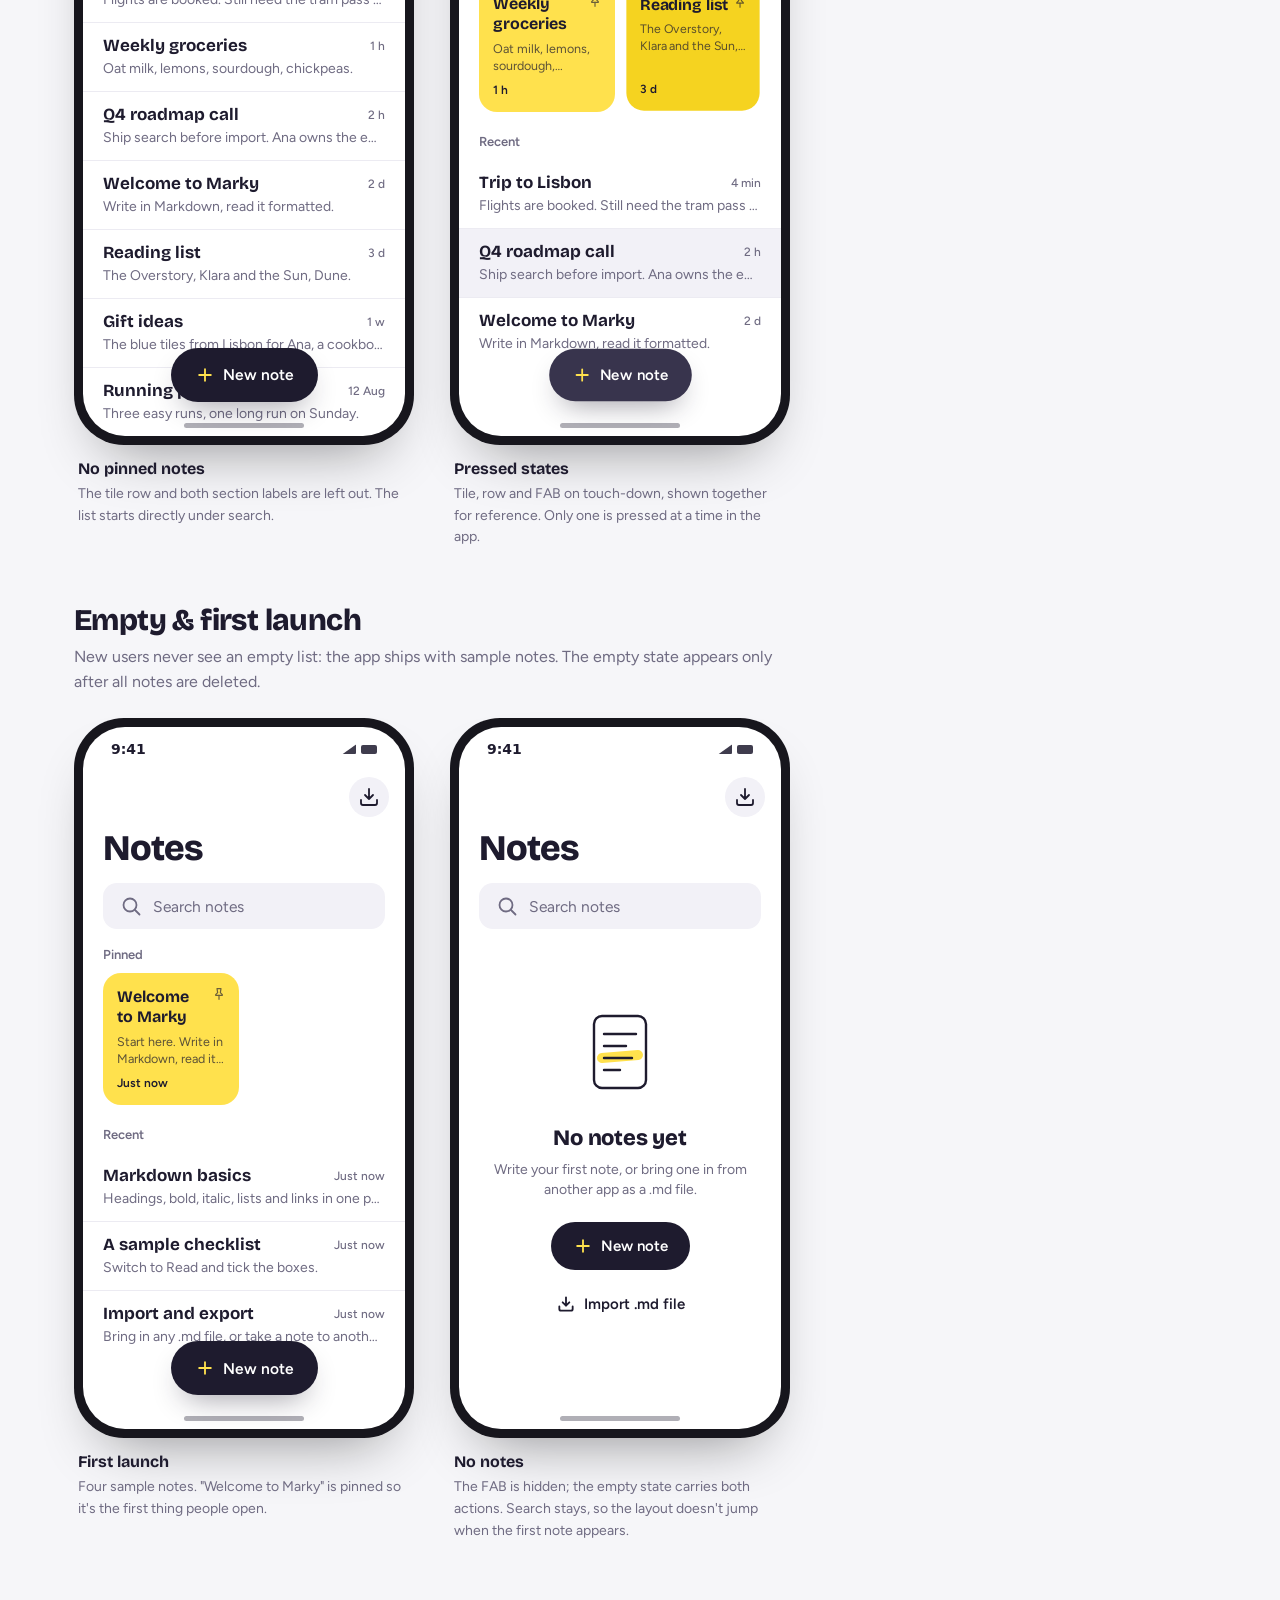
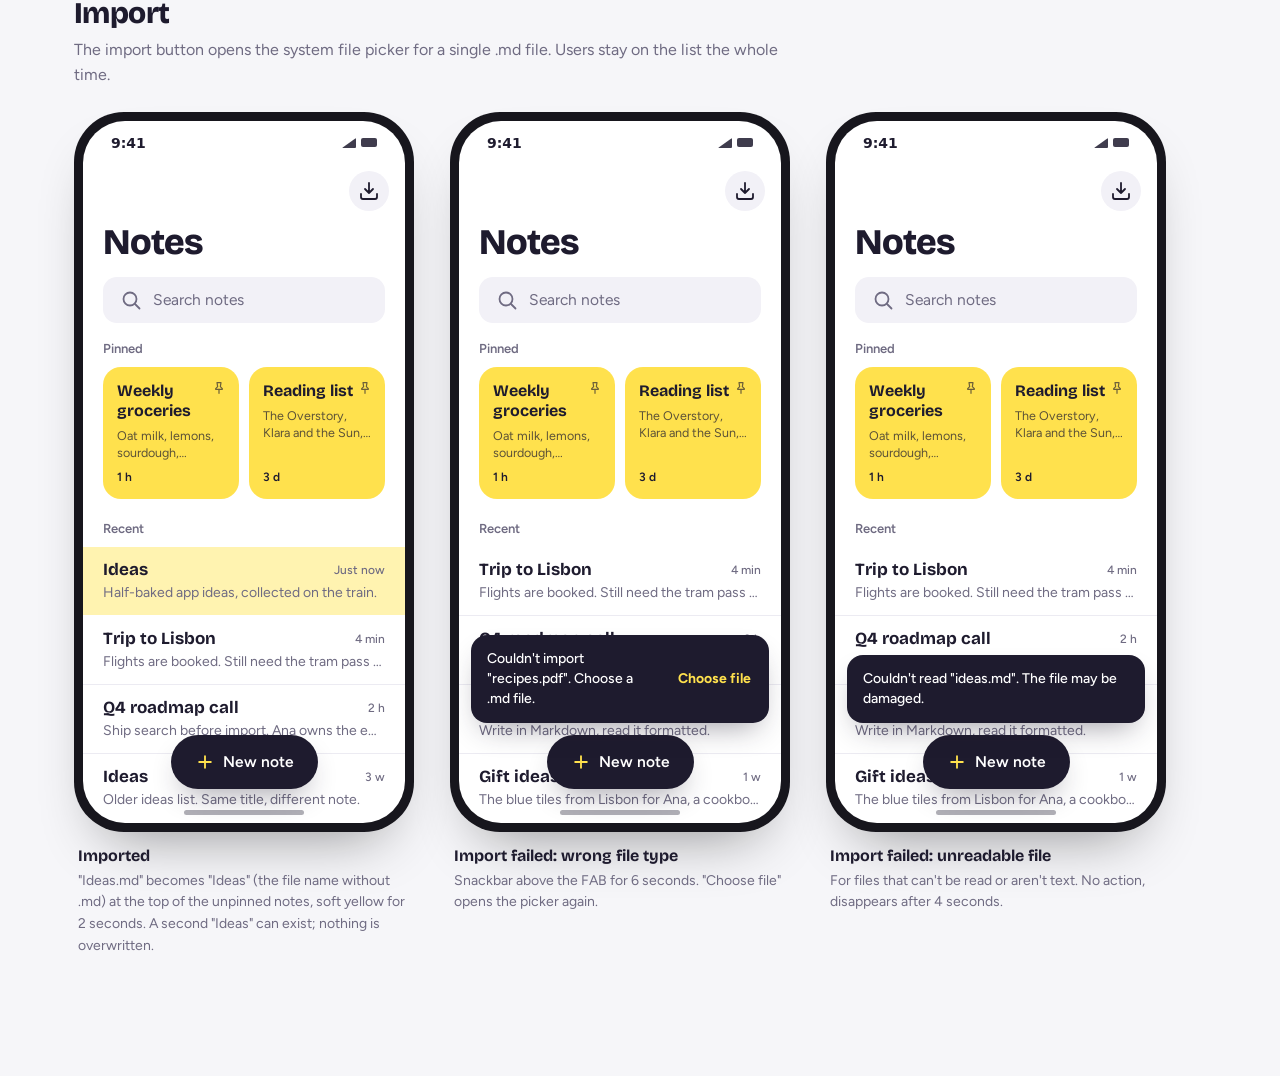
==== commit ee79580d: "docs(design): match import title rule to spec and add export error snackbar Co-Authored-By: Claude O" ====
--- a/designs/highlighter/notes-list.html
+++ b/designs/highlighter/notes-list.html
@@ -208,7 +208,7 @@
           </div>
           <button class="btn btn-primary fab fab-float"><svg class="ico"><use href="#i-plus"/></svg>New note</button>
         </div></div>
-        <figcaption><strong>Imported</strong><span>"ideas.md" becomes "Ideas" at the top of the unpinned notes, soft yellow for 2 seconds. A second "Ideas" can exist; nothing is overwritten.</span></figcaption>
+        <figcaption><strong>Imported</strong><span>"Ideas.md" becomes "Ideas" (the file name without .md) at the top of the unpinned notes, soft yellow for 2 seconds. A second "Ideas" can exist; nothing is overwritten.</span></figcaption>
       </figure>
 
       <figure>
--- a/designs/highlighter/ds.css
+++ b/designs/highlighter/ds.css
@@ -0,0 +1,359 @@
+/* Marky "Highlighter" design system: tokens + reusable components.
+   Everything inside an element with class .mk uses these tokens.
+   Dark theme: .mk.dark, or any .mk inside body.screens-dark. */
+
+/* ---------- Color tokens ---------- */
+.mk {
+  --bg: #FFFFFF;
+  --raised: #FFFFFF;
+  --surface: #F2F1F7;
+  --surface-press: #E6E4EE;
+  --rule: #ECEBF2;
+  --outline: #C9C6D6;
+  --ink: #1E1B2E;
+  --muted: #6F6B82;
+  --faint: #B4B1C4;
+  --hl: #FFE14D;
+  --hl-press: #F5D320;
+  --hl-soft: #FFF3B0;
+  --swash: #FFE14D;
+  --on-hl: #1E1B2E;
+  --hl-deep: #C9A800;
+  --inverse: #1E1B2E;
+  --inverse-press: #38344D;
+  --on-inverse: #FFFFFF;
+  --inverse-accent: #FFE14D;
+  --code-bg: #1E1B2E;
+  --code-ink: #F2F0FA;
+  --danger: #D7343A;
+  --danger-press: #B92A30;
+  --on-danger: #FFFFFF;
+  --selection: #FFF3B0;
+  --scrim: #1E1B2E73;
+  --kbd-bg: #D9D8E0;
+  --key: #FFFFFF;
+  --shadow: 0 14px 30px -12px rgba(30, 27, 46, 0.45);
+  --shadow-lg: 0 24px 48px -16px rgba(30, 27, 46, 0.35);
+
+  background: var(--bg);
+  color: var(--ink);
+  font: 400 16px/1.5 "Figtree", system-ui, sans-serif;
+  -webkit-font-smoothing: antialiased;
+}
+
+.mk.dark,
+.screens-dark .mk {
+  --bg: #16141F;
+  --raised: #242131;
+  --surface: #232030;
+  --surface-press: #2E2A3E;
+  --rule: #2A2738;
+  --outline: #4C4862;
+  --ink: #F4F2FA;
+  --muted: #A39FB7;
+  --faint: #5F5B74;
+  --hl: #FFE14D;
+  --hl-press: #F0CF2A;
+  --hl-soft: #3D3619;
+  --swash: #FFE14D59;
+  --on-hl: #1E1B2E;
+  --hl-deep: #FFE14D;
+  --inverse: #F4F2FA;
+  --inverse-press: #D9D6E5;
+  --on-inverse: #1E1B2E;
+  --inverse-accent: #1E1B2E;
+  --code-bg: #0E0C16;
+  --code-ink: #E9E6F5;
+  --danger: #FF6B6E;
+  --danger-press: #FF8A8C;
+  --on-danger: #1E1B2E;
+  --selection: #FFE14D47;
+  --scrim: #00000099;
+  --kbd-bg: #2B2838;
+  --key: #4A4660;
+  --shadow: 0 14px 30px -12px rgba(0, 0, 0, 0.7);
+  --shadow-lg: 0 24px 48px -16px rgba(0, 0, 0, 0.75);
+}
+
+/* ---------- Type scale ---------- */
+.t-display  { font: 800 36px/40px "Bricolage Grotesque", sans-serif; letter-spacing: -0.03em; }
+.t-title-l  { font: 800 28px/32px "Bricolage Grotesque", sans-serif; letter-spacing: -0.02em; }
+.t-title-m  { font: 800 22px/28px "Bricolage Grotesque", sans-serif; letter-spacing: -0.01em; }
+.t-title-s  { font: 700 17px/22px "Bricolage Grotesque", sans-serif; }
+.t-body-l   { font: 400 16px/26px "Figtree", sans-serif; }
+.t-body-m   { font: 400 14px/20px "Figtree", sans-serif; }
+.t-label-l  { font: 600 15px/20px "Figtree", sans-serif; }
+.t-label-m  { font: 600 13px/16px "Figtree", sans-serif; }
+.t-label-s  { font: 500 12px/16px "Figtree", sans-serif; }
+.t-code     { font: 400 13px/21px "JetBrains Mono", monospace; }
+
+/* ---------- Icons ---------- */
+.mk .ico {
+  width: 24px; height: 24px; flex: none;
+  stroke: currentColor; fill: none; stroke-width: 1.8;
+  stroke-linecap: round; stroke-linejoin: round;
+}
+.mk .ico-20 { width: 20px; height: 20px; }
+.mk .ico-16 { width: 16px; height: 16px; }
+
+/* ---------- Buttons ---------- */
+.mk .btn {
+  display: inline-flex; align-items: center; justify-content: center; gap: 8px;
+  height: 48px; padding: 0 22px; border: 0; border-radius: 999px;
+  font: 600 15px/1 "Figtree", sans-serif; white-space: nowrap; cursor: pointer;
+  transition: background-color .12s, transform .12s;
+}
+.mk .btn .ico { width: 20px; height: 20px; stroke-width: 2.2; }
+.mk .btn:active, .mk .btn.is-pressed { transform: scale(0.97); }
+.mk .btn-sm { height: 40px; padding: 0 16px; font-size: 14px; }
+
+.mk .btn-primary { background: var(--inverse); color: var(--on-inverse); }
+.mk .btn-primary .ico { color: var(--inverse-accent); }
+.mk .btn-primary:active, .mk .btn-primary.is-pressed { background: var(--inverse-press); }
+
+.mk .btn-secondary { background: var(--surface); color: var(--ink); }
+.mk .btn-secondary:active, .mk .btn-secondary.is-pressed { background: var(--surface-press); }
+
+.mk .btn-danger { background: var(--danger); color: var(--on-danger); }
+.mk .btn-danger:active, .mk .btn-danger.is-pressed { background: var(--danger-press); }
+
+.mk .btn-text { background: transparent; color: var(--ink); padding: 0 14px; }
+.mk .btn-text:active, .mk .btn-text.is-pressed { background: var(--surface); }
+
+.mk .btn:disabled, .mk .btn.is-disabled { background: var(--surface); color: var(--faint); transform: none; cursor: default; }
+.mk .btn-text:disabled, .mk .btn-text.is-disabled { background: transparent; }
+.mk .btn:disabled .ico, .mk .btn.is-disabled .ico { color: var(--faint); }
+
+/* Extended FAB: a primary button that floats over content */
+.mk .fab { height: 54px; padding: 0 24px; font-size: 15.5px; box-shadow: var(--shadow); }
+.mk .fab-float { position: absolute; left: 0; right: 0; bottom: 34px; margin: 0 auto; width: max-content; z-index: 3; }
+
+/* ---------- Icon buttons ---------- */
+.mk .icon-btn {
+  width: 40px; height: 40px; border: 0; border-radius: 50%; flex: none;
+  display: grid; place-items: center; cursor: pointer;
+  background: var(--surface); color: var(--ink);
+  transition: background-color .12s;
+}
+.mk .icon-btn:active, .mk .icon-btn.is-pressed { background: var(--surface-press); }
+.mk .icon-btn.plain { background: transparent; }
+.mk .icon-btn.plain:active, .mk .icon-btn.plain.is-pressed { background: var(--surface); }
+.mk .icon-btn:disabled, .mk .icon-btn.is-disabled { color: var(--faint); cursor: default; }
+.mk .icon-btn.is-on { background: var(--hl); color: var(--on-hl); }
+.mk .icon-btn.is-on.is-pressed { background: var(--hl-press); }
+
+/* ---------- Write / Read toggle ---------- */
+.mk .toggle { display: inline-flex; background: var(--surface); border-radius: 999px; padding: 3px; }
+.mk .toggle button {
+  border: 0; background: transparent; cursor: pointer;
+  font: 600 13.5px/1 "Figtree", sans-serif; color: var(--muted);
+  padding: 9px 14px; border-radius: 999px; transition: background-color .15s, color .15s;
+}
+.mk .toggle button.on { background: var(--inverse); color: var(--on-inverse); }
+.mk .toggle button.is-pressed:not(.on) { background: var(--surface-press); color: var(--ink); }
+
+/* ---------- Text fields ---------- */
+.mk .field {
+  display: flex; align-items: center; gap: 10px;
+  height: 46px; padding: 0 12px 0 14px; border-radius: 14px;
+  background: var(--surface); color: var(--muted);
+  border: 2px solid transparent; font: 400 15.5px/1 "Figtree", sans-serif;
+  cursor: text;
+}
+.mk .field .ph { flex: 1; color: var(--muted); }
+.mk .field .val { flex: 1; color: var(--ink); white-space: nowrap; overflow: hidden; }
+.mk .field.is-pressed { background: var(--surface-press); }
+.mk .field.is-focused { background: var(--bg); border-color: var(--ink); }
+.mk .field .clear { color: var(--muted); display: grid; place-items: center; }
+
+.mk .title-field { font: 800 28px/32px "Bricolage Grotesque", sans-serif; letter-spacing: -0.02em; padding: 10px 20px 14px; }
+.mk .title-field .ph { color: var(--faint); }
+
+.mk .caret {
+  display: inline-block; width: 2px; height: 1.1em; margin-left: 1px;
+  background: var(--ink); vertical-align: -0.15em;
+  animation: mk-blink 1.1s steps(1) infinite;
+}
+@keyframes mk-blink { 50% { opacity: 0; } }
+
+/* ---------- Note row (unpinned notes) ---------- */
+.mk .row {
+  display: grid; grid-template-columns: 1fr auto; gap: 2px 12px;
+  padding: 12px 20px; cursor: pointer; transition: background-color .12s;
+}
+.mk .row + .row { border-top: 1px solid var(--rule); }
+.mk .row h3 { font: 700 17px/22px "Bricolage Grotesque", sans-serif; min-width: 0; white-space: nowrap; overflow: hidden; text-overflow: ellipsis; }
+.mk .row time { font: 500 12px/22px "Figtree", sans-serif; color: var(--muted); }
+.mk .row p { grid-column: 1 / -1; font: 400 14px/20px "Figtree", sans-serif; color: var(--muted); white-space: nowrap; overflow: hidden; text-overflow: ellipsis; }
+.mk .row:active, .mk .row.is-pressed { background: var(--surface); }
+.mk .row.untitled h3 { color: var(--muted); }
+.mk .row.is-new { background: var(--hl-soft); }
+.mk .row.is-new + .row { border-top-color: transparent; }
+
+/* ---------- Pinned tile ---------- */
+.mk .pins { display: flex; gap: 10px; padding: 0 20px 22px; overflow: hidden; }
+.mk .tile {
+  position: relative; flex: 0 0 136px; min-height: 116px; padding: 14px;
+  display: flex; flex-direction: column; border-radius: 18px; cursor: pointer;
+  background: var(--hl); color: var(--on-hl); transition: background-color .12s, transform .12s;
+}
+.mk .tile h3 { font: 700 16px/20px "Bricolage Grotesque", sans-serif; padding-right: 18px; }
+.mk .tile p { font: 400 12.5px/17px "Figtree", sans-serif; opacity: .72; margin-top: 6px; display: -webkit-box; -webkit-line-clamp: 2; -webkit-box-orient: vertical; overflow: hidden; }
+.mk .tile time { margin-top: auto; padding-top: 8px; font: 600 12px/16px "Figtree", sans-serif; }
+.mk .tile .pin-mark { position: absolute; top: 13px; right: 12px; width: 16px; height: 16px; opacity: .65; }
+.mk .tile:active, .mk .tile.is-pressed { background: var(--hl-press); transform: scale(0.98); }
+.mk .tile.untitled h3 { opacity: .6; }
+
+/* ---------- Section label ---------- */
+.mk .section-label { padding: 0 20px 10px; font: 600 13px/16px "Figtree", sans-serif; color: var(--muted); display: flex; justify-content: space-between; }
+
+/* ---------- Search result ---------- */
+.mk .result { padding: 12px 20px; cursor: pointer; }
+.mk .result + .result { border-top: 1px solid var(--rule); }
+.mk .result h3 { font: 700 17px/22px "Bricolage Grotesque", sans-serif; }
+.mk .result p { margin-top: 2px; font: 400 14px/20px "Figtree", sans-serif; color: var(--muted); display: -webkit-box; -webkit-line-clamp: 2; -webkit-box-orient: vertical; overflow: hidden; }
+.mk .result:active, .mk .result.is-pressed { background: var(--surface); }
+.mk mark { background: var(--hl); color: var(--on-hl); border-radius: 4px; padding: 0 2px; margin: 0 -1px; }
+
+/* ---------- Formatting toolbar ---------- */
+.mk .tb { display: flex; gap: 4px; padding: 8px; background: var(--bg); border-top: 1px solid var(--rule); }
+.mk .tb-btn {
+  flex: 1 1 0; min-width: 0; height: 40px; border: 0; border-radius: 12px; cursor: pointer;
+  display: grid; place-items: center; background: var(--surface); color: var(--ink);
+  font: 800 15px/1 "Figtree", sans-serif; transition: background-color .12s;
+}
+.mk .tb-btn .ico { width: 16px; height: 16px; stroke-width: 2; }
+.mk .tb-btn.fixed { flex: 0 0 40px; }
+.mk .tb-btn:active, .mk .tb-btn.is-pressed { background: var(--surface-press); }
+.mk .tb-btn.is-active { background: var(--hl); color: var(--on-hl); }
+.mk .tb-btn:disabled, .mk .tb-btn.is-disabled { color: var(--faint); cursor: default; }
+
+/* ---------- Checkbox (preview checklist) ---------- */
+.mk .cb {
+  width: 22px; height: 22px; flex: none; border-radius: 50%; padding: 0; cursor: pointer;
+  border: 2px solid var(--outline); background: transparent;
+  display: grid; place-items: center; transition: background-color .15s, border-color .15s, box-shadow .15s;
+}
+.mk .cb.x { background: var(--hl); border-color: var(--hl); }
+.mk .cb.x::after {
+  content: ""; width: 9px; height: 5px; border: 2.2px solid var(--on-hl);
+  border-top: 0; border-right: 0; transform: rotate(-45deg) translate(1px, -1px);
+}
+.mk .cb.is-pressed { box-shadow: 0 0 0 6px var(--surface); }
+
+/* ---------- Markdown preview ---------- */
+.mk .md { padding: 0 20px; font: 400 16px/26px "Figtree", sans-serif; }
+.mk .md > * + * { margin-top: 12px; }
+.mk .md strong { font-weight: 700; }
+.mk .md h1 { font: 800 24px/30px "Bricolage Grotesque", sans-serif; letter-spacing: -0.02em; margin-top: 24px; }
+.mk .md h2 { font: 800 20px/26px "Bricolage Grotesque", sans-serif; margin-top: 22px; }
+.mk .md h2 span {
+  background: linear-gradient(transparent 55%, var(--swash) 55%, var(--swash) 92%, transparent 92%);
+  padding: 0 4px; margin: 0 -4px; -webkit-box-decoration-break: clone; box-decoration-break: clone;
+}
+.mk .md h3 { font: 700 17px/22px "Bricolage Grotesque", sans-serif; margin-top: 18px; }
+.mk .md > :first-child { margin-top: 0; }
+.mk .md code { white-space: nowrap; font: 400 14px/1 "JetBrains Mono", monospace; background: var(--surface); padding: 2px 6px; border-radius: 6px; }
+.mk .md a, .mk a.md-link {
+  color: var(--ink); font-weight: 600; text-decoration: underline;
+  text-decoration-color: var(--hl); text-decoration-thickness: 4px; text-underline-offset: 2px;
+  border-radius: 4px;
+}
+.mk .md a.is-pressed, .mk a.md-link.is-pressed { background: var(--hl-soft); }
+.mk .md ul, .mk .md ol { list-style: none; }
+.mk .md ul.bullets > li { position: relative; padding-left: 22px; }
+.mk .md ul.bullets > li + li, .mk .md ol > li + li { margin-top: 4px; }
+.mk .md ul.bullets > li::before { content: ""; position: absolute; left: 6px; top: 10px; width: 6px; height: 6px; border-radius: 50%; background: var(--ink); }
+.mk .md ol { counter-reset: n; }
+.mk .md ol > li { position: relative; padding-left: 26px; counter-increment: n; }
+.mk .md ol > li::before { content: counter(n) "."; position: absolute; left: 2px; font-weight: 700; color: var(--muted); }
+.mk .md ul.check > li { display: flex; gap: 12px; align-items: center; padding: 4px 0; }
+.mk .md ul.check > li.done { color: var(--muted); }
+/* Nested lists: a child list starts where its parent's text starts (22 / 26 / 34px). */
+.mk .md li > ul, .mk .md li > ol { margin-top: 4px; }
+.mk .md ul.check > li { flex-wrap: wrap; }
+.mk .md ul.check > li > ul, .mk .md ul.check > li > ol { flex: 1 0 100%; padding-left: 34px; margin-top: 0; color: var(--ink); }
+.mk .md ul.check > li > ul.check > li:first-child { padding-top: 4px; }
+.mk .md :is(ul, ol) ul.bullets > li::before { background: transparent; border: 1.5px solid var(--ink); }
+.mk .md :is(ul, ol) :is(ul, ol) ul.bullets > li::before { background: var(--muted); border: 0; }
+.mk .md blockquote { position: relative; background: var(--surface); border-radius: 16px; padding: 14px 16px 14px 44px; font-weight: 500; }
+.mk .md blockquote::before { content: "\201C"; position: absolute; left: 12px; top: 4px; font: 800 44px/1 "Bricolage Grotesque", sans-serif; color: var(--hl-deep); }
+.mk .md pre { background: var(--code-bg); color: var(--code-ink); border-radius: 16px; padding: 14px 16px; font: 400 13px/21px "JetBrains Mono", monospace; white-space: pre; overflow: hidden; }
+
+/* ---------- Markdown editor (Write mode) ---------- */
+.mk .editor { padding: 0 20px; font: 400 16px/27px "Figtree", sans-serif; white-space: pre-wrap; }
+.mk .editor .s { color: var(--faint); }
+.mk .editor b { font-weight: 700; }
+.mk .editor .h1 { font: 800 22px/27px "Bricolage Grotesque", sans-serif; }
+.mk .editor .h2 { font: 800 19px/27px "Bricolage Grotesque", sans-serif; }
+.mk .editor .h3 { font: 700 17px/27px "Bricolage Grotesque", sans-serif; }
+.mk .editor .mono { font: 400 14px/27px "JetBrains Mono", monospace; }
+.mk .editor .url { color: var(--muted); }
+.mk .editor .sel { background: var(--selection); border-radius: 3px; box-shadow: 0 0 0 1px var(--selection); }
+.mk .editor .ph { color: var(--faint); }
+
+/* ---------- Overflow menu ---------- */
+.mk .menu { width: 220px; padding: 6px; border-radius: 18px; background: var(--raised); border: 1px solid var(--rule); box-shadow: var(--shadow-lg); }
+.mk .menu-item {
+  display: flex; align-items: center; gap: 12px; height: 46px; padding: 0 12px;
+  border-radius: 12px; font: 500 15px/1 "Figtree", sans-serif; cursor: pointer;
+}
+.mk .menu-item .ico { width: 20px; height: 20px; }
+.mk .menu-item:hover, .mk .menu-item.is-pressed { background: var(--surface); }
+.mk .menu-item.danger { color: var(--danger); }
+.mk .menu-sep { height: 1px; margin: 4px 8px; background: var(--rule); }
+.mk .menu-float { position: absolute; top: 100px; right: 14px; z-index: 5; }
+
+/* ---------- Dialog ---------- */
+.mk .scrim { position: absolute; inset: 0; z-index: 6; background: var(--scrim); display: grid; place-items: center; padding: 20px; }
+.mk .dialog { width: 100%; max-width: 300px; padding: 24px; border-radius: 28px; background: var(--raised); box-shadow: var(--shadow-lg); }
+.mk .dialog h2 { font: 800 22px/28px "Bricolage Grotesque", sans-serif; letter-spacing: -0.01em; }
+.mk .dialog p { margin: 8px 0 22px; font: 400 14px/20px "Figtree", sans-serif; color: var(--muted); }
+.mk .dialog .actions { display: flex; gap: 10px; }
+.mk .dialog .actions .btn { flex: 1; }
+
+/* ---------- Snackbar ---------- */
+.mk .snackbar {
+  display: flex; align-items: center; gap: 8px; padding: 6px 6px 6px 16px; min-height: 52px;
+  border-radius: 16px; background: var(--inverse); color: var(--on-inverse);
+  font: 500 14px/20px "Figtree", sans-serif; box-shadow: var(--shadow);
+}
+.mk .snackbar .msg { flex: 1; padding: 8px 0; }
+.mk .snackbar .action { border: 0; background: none; cursor: pointer; padding: 10px 12px; border-radius: 10px; font: 700 14px/1 "Figtree", sans-serif; color: var(--inverse-accent); }
+.mk .snackbar .action:active { background: var(--inverse-press); }
+.mk .snackbar-float { position: absolute; left: 12px; right: 12px; bottom: 34px; z-index: 4; }
+
+/* ---------- Empty state ---------- */
+.mk .empty { display: flex; flex-direction: column; align-items: center; text-align: center; padding: 0 28px; }
+.mk .empty .illus { width: 120px; height: 96px; margin-bottom: 20px; }
+.mk .empty h2 { font: 800 22px/28px "Bricolage Grotesque", sans-serif; letter-spacing: -0.01em; }
+.mk .empty p { max-width: 30ch; margin: 8px 0 22px; font: 400 14px/20px "Figtree", sans-serif; color: var(--muted); }
+.mk .empty .actions { display: flex; flex-direction: column; align-items: center; gap: 10px; }
+.mk .illus .ink { stroke: var(--ink); fill: none; stroke-width: 2.4; stroke-linecap: round; stroke-linejoin: round; }
+.mk .illus .paper { fill: var(--bg); }
+.mk .illus .swash { stroke: var(--hl); fill: none; stroke-width: 10; stroke-linecap: round; }
+
+/* ---------- App bars ---------- */
+.mk .bar { display: flex; align-items: center; gap: 10px; min-height: 52px; padding: 6px 16px 8px; position: relative; }
+.mk .bar .spacer { flex: 1; }
+.mk .bar.collapsed { display: grid; grid-template-columns: 1fr auto 1fr; border-bottom: 1px solid var(--rule); padding-bottom: 6px; }
+.mk .bar-actions { grid-column: 3; justify-self: end; display: flex; gap: 4px; }
+.mk .bar-title { grid-column: 2; text-align: center; white-space: nowrap; font: 700 17px/22px "Bricolage Grotesque", sans-serif; }
+.mk .big-title { padding: 4px 20px 14px; font: 800 36px/40px "Bricolage Grotesque", sans-serif; letter-spacing: -0.03em; }
+.mk .search-entry { margin: 0 20px 18px; }
+.mk .bar .field { flex: 1; }
+
+/* ---------- Keyboard (system keyboard stand-in) ---------- */
+.mk .kbd { flex: none; padding: 8px 4px 26px; display: flex; flex-direction: column; gap: 9px; background: var(--kbd-bg); }
+.mk .kbd .r { display: flex; gap: 5px; justify-content: center; }
+.mk .kbd .k { height: 38px; flex: 0 0 28px; border-radius: 5px; display: grid; place-items: center; font: 400 17px/1 system-ui, sans-serif; background: var(--key); color: var(--ink); box-shadow: 0 1px 0 rgba(0, 0, 0, .18); }
+.mk .kbd .k.w { flex: 0 0 42px; font-size: 13px; }
+.mk .kbd .k.sp { flex: 0 0 168px; }
+.mk .kbd .k.rt { flex: 0 0 76px; font-size: 13px; }
+
+@media (prefers-reduced-motion: reduce) {
+  .mk .caret { animation: none; }
+  .mk * { transition: none !important; }
+}
+.mk .field .clear[hidden] { display: none; }
+.mk .bar .field { min-width: 0; }
--- a/designs/highlighter/site.css
+++ b/designs/highlighter/site.css
@@ -0,0 +1,129 @@
+/* Documentation site chrome and phone frames. Not part of the app design system. */
+:root {
+  --page-bg: #F6F6F9;
+  --page-card: #FFFFFF;
+  --page-ink: #1E1B2E;
+  --page-muted: #6F6B82;
+  --page-rule: #E4E3EC;
+  --page-accent: #FFE14D;
+  --frame: #17161D;
+}
+@media (prefers-color-scheme: dark) {
+  :root:not([data-theme="light"]) {
+    --page-bg: #0F0E15;
+    --page-card: #1A1824;
+    --page-ink: #F4F2FA;
+    --page-muted: #A39FB7;
+    --page-rule: #2A2738;
+    --frame: #000000;
+  }
+}
+:root[data-theme="dark"] {
+  --page-bg: #0F0E15;
+  --page-card: #1A1824;
+  --page-ink: #F4F2FA;
+  --page-muted: #A39FB7;
+  --page-rule: #2A2738;
+  --frame: #000000;
+}
+
+* { box-sizing: border-box; margin: 0; padding: 0; }
+html { scroll-behavior: smooth; scroll-padding-top: 84px; }
+body { background: var(--page-bg); color: var(--page-ink); font: 400 16px/1.55 "Figtree", system-ui, sans-serif; -webkit-font-smoothing: antialiased; }
+a { color: inherit; }
+code { font: 400 0.88em/1 "JetBrains Mono", monospace; background: color-mix(in srgb, var(--page-ink) 8%, transparent); padding: 2px 5px; border-radius: 5px; }
+:focus-visible { outline: 2px solid var(--page-ink); outline-offset: 2px; }
+
+/* ---------- Top nav ---------- */
+.site-nav {
+  position: sticky; top: 0; z-index: 50;
+  display: flex; align-items: center; gap: 24px; flex-wrap: wrap;
+  padding: 12px 24px; background: color-mix(in srgb, var(--page-bg) 88%, transparent);
+  backdrop-filter: blur(12px); border-bottom: 1px solid var(--page-rule);
+}
+.site-nav .brand { font: 800 19px/1 "Bricolage Grotesque", sans-serif; letter-spacing: -0.02em; text-decoration: none; display: flex; align-items: center; gap: 8px; }
+.site-nav .brand i { width: 18px; height: 10px; border-radius: 3px; background: var(--page-accent); display: inline-block; transform: rotate(-8deg); }
+.site-nav .links { display: flex; gap: 4px; flex-wrap: wrap; }
+.site-nav .links a { text-decoration: none; font-weight: 600; font-size: 15px; padding: 7px 14px; border-radius: 999px; color: var(--page-muted); }
+.site-nav .links a:hover { color: var(--page-ink); background: color-mix(in srgb, var(--page-ink) 6%, transparent); }
+.site-nav .links a.on { color: #1E1B2E; background: var(--page-accent); }
+.site-nav .switches { margin-left: auto; display: flex; gap: 10px; }
+.switch { display: inline-flex; padding: 3px; border-radius: 999px; background: color-mix(in srgb, var(--page-ink) 7%, transparent); }
+.switch button { border: 0; background: none; cursor: pointer; color: var(--page-muted); font: 600 13px/1 "Figtree", sans-serif; padding: 7px 12px; border-radius: 999px; }
+.switch button.on { background: var(--page-ink); color: var(--page-bg); }
+
+/* ---------- Page layout ---------- */
+.wrap { max-width: 1180px; margin: 0 auto; padding: 48px 24px 120px; }
+.page-intro { max-width: 70ch; margin-bottom: 40px; }
+.page-intro h1 { font: 800 44px/1.05 "Bricolage Grotesque", sans-serif; letter-spacing: -0.03em; }
+.page-intro p { color: var(--page-muted); margin-top: 12px; font-size: 17px; }
+.jump { display: flex; flex-wrap: wrap; gap: 8px; margin-top: 22px; }
+.jump a { text-decoration: none; font-weight: 600; font-size: 14px; padding: 6px 12px; border-radius: 10px; border: 1px solid var(--page-rule); background: var(--page-card); }
+.jump a:hover { border-color: var(--page-muted); }
+
+.doc-section { padding-top: 56px; }
+.doc-section > h2 { font: 800 30px/1.1 "Bricolage Grotesque", sans-serif; letter-spacing: -0.02em; }
+.doc-section > p { color: var(--page-muted); max-width: 72ch; margin-top: 8px; }
+.doc-sub { margin-top: 36px; }
+.doc-sub > h3 { font: 700 20px/1.2 "Bricolage Grotesque", sans-serif; }
+.doc-sub > p { color: var(--page-muted); max-width: 72ch; margin-top: 4px; font-size: 15px; }
+.doc-sub > .both-grid, .doc-sub > .card, .doc-sub > table, .doc-sub > .grid { margin-top: 16px; }
+
+.card { background: var(--page-card); border: 1px solid var(--page-rule); border-radius: 18px; padding: 22px; }
+.grid { display: grid; gap: 16px; }
+.grid.cols-3 { grid-template-columns: repeat(3, minmax(0, 1fr)); }
+.grid.cols-2 { grid-template-columns: repeat(2, minmax(0, 1fr)); }
+@media (max-width: 860px) { .grid.cols-3, .grid.cols-2 { grid-template-columns: 1fr; } }
+
+/* Light/dark specimen panels on the design-system page */
+.both-grid { display: grid; grid-template-columns: 1fr 1fr; gap: 12px; }
+@media (max-width: 860px) { .both-grid { grid-template-columns: 1fr; } }
+.both-grid > .panel { border-radius: 18px; padding: 20px; border: 1px solid var(--page-rule); position: relative; overflow: hidden; }
+.both-grid > .panel::before { content: attr(data-label); display: block; font: 600 12px/1 "Figtree", sans-serif; color: var(--muted); margin-bottom: 16px; }
+.states { display: flex; flex-wrap: wrap; gap: 20px 22px; align-items: flex-end; }
+.states + .states { margin-top: 22px; padding-top: 22px; border-top: 1px dashed var(--rule); }
+.state { display: flex; flex-direction: column; gap: 8px; align-items: flex-start; }
+.state.stretch { align-self: stretch; width: 100%; }
+.state-name { font: 500 12px/16px "Figtree", sans-serif; color: var(--muted); }
+.panel .bleed { margin: 0 -20px; }
+
+/* Tables */
+table.doc { width: 100%; border-collapse: collapse; background: var(--page-card); border: 1px solid var(--page-rule); border-radius: 18px; overflow: hidden; font-size: 14.5px; }
+table.doc th { text-align: left; font-weight: 600; color: var(--page-muted); font-size: 13px; padding: 12px 16px; border-bottom: 1px solid var(--page-rule); }
+table.doc td { padding: 12px 16px; border-bottom: 1px solid var(--page-rule); vertical-align: middle; }
+table.doc tr:last-child td { border-bottom: 0; }
+.table-scroll { overflow-x: auto; margin-top: 16px; }
+.table-scroll table.doc { min-width: 760px; }
+
+/* ---------- Phone frames ---------- */
+.phones { display: flex; flex-wrap: wrap; gap: 44px 36px; margin-top: 24px; }
+.phones figure { width: 340px; }
+.phones figcaption { margin-top: 14px; padding: 0 4px; }
+.phones figcaption strong { display: block; font: 700 16px/1.3 "Bricolage Grotesque", sans-serif; }
+.phones figcaption span { display: block; color: var(--page-muted); font-size: 14px; margin-top: 3px; }
+
+.phone { width: 340px; height: 720px; padding: 9px; border-radius: 50px; background: var(--frame); box-shadow: 0 30px 60px -30px rgba(0, 0, 0, .45); }
+.screen { position: relative; height: 100%; border-radius: 42px; overflow: hidden; display: flex; flex-direction: column; }
+.android .phone { border-radius: 40px; }
+.android .screen { border-radius: 32px; }
+.screen .scroll { flex: 1 1 auto; overflow: hidden; position: relative; min-height: 0; }
+.screen .grow { flex: 1 1 auto; min-height: 0; display: flex; align-items: center; justify-content: center; padding-bottom: 40px; }
+
+.status { flex: none; height: 44px; padding: 0 28px; display: flex; justify-content: space-between; align-items: center; font: 600 14px/1 system-ui, sans-serif; color: var(--ink); }
+.status .icons { display: flex; gap: 5px; align-items: center; }
+.status .icons i { display: block; width: 16px; height: 9px; border-radius: 2px; background: currentColor; opacity: .85; }
+.status .icons i:first-child { width: 14px; height: 10px; border-radius: 1px; clip-path: polygon(0 100%, 100% 0, 100% 100%); }
+.status .a { display: none; }
+.android .status { height: 36px; padding: 0 22px; font: 500 13px/1 system-ui, sans-serif; }
+.android .status .i { display: none; }
+.android .status .a { display: inline; }
+.home-ind { position: absolute; bottom: 8px; left: 50%; width: 120px; height: 5px; margin-left: -60px; border-radius: 3px; background: var(--ink); opacity: .35; z-index: 9; }
+.android .home-ind { width: 96px; margin-left: -48px; height: 4px; }
+
+[data-href] { cursor: pointer; }
+
+.card h3.t { font: 700 18px/1.25 "Bricolage Grotesque", sans-serif; }
+.screen .scroll { overflow-y: auto; scrollbar-width: none; }
+.screen .scroll::-webkit-scrollbar { display: none; }
+.mk .snackbar-float.above-fab { bottom: 100px; }
+.screen > :not(.scroll):not(.grow) { flex-shrink: 0; }
